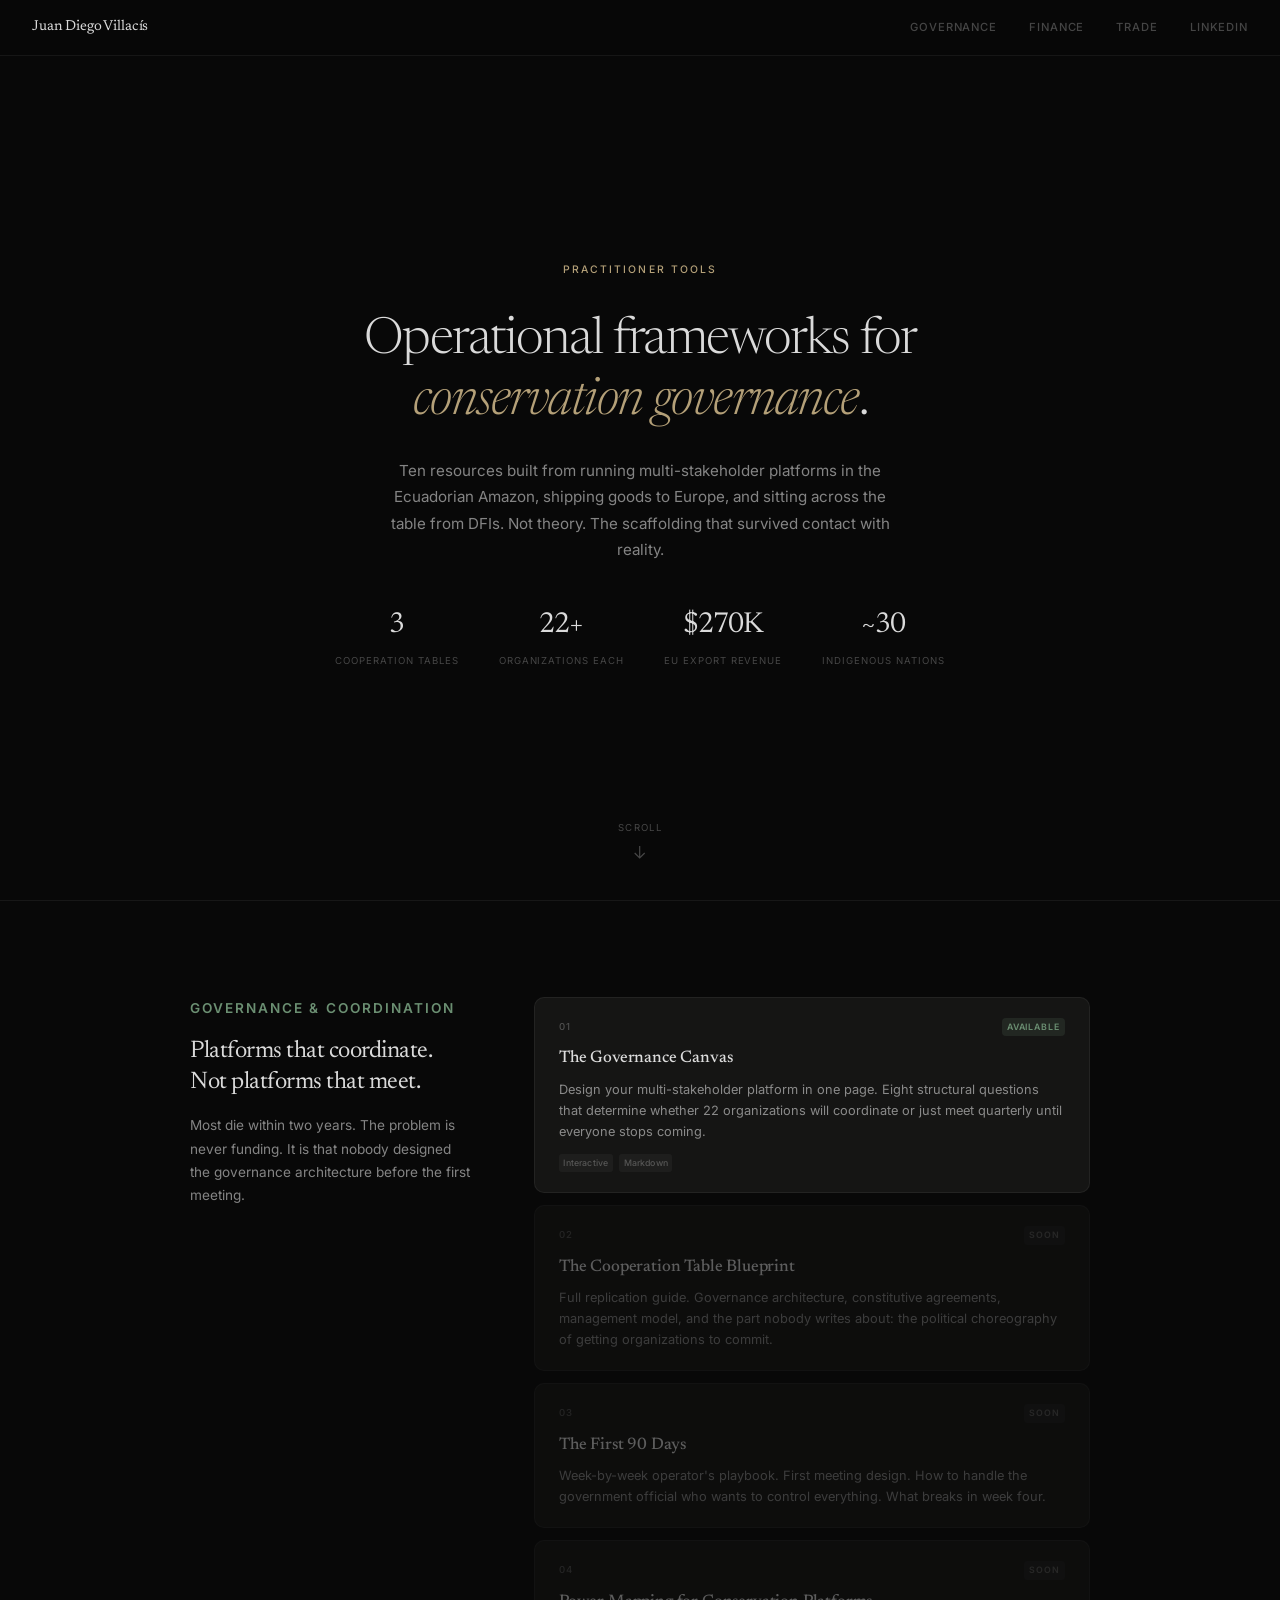
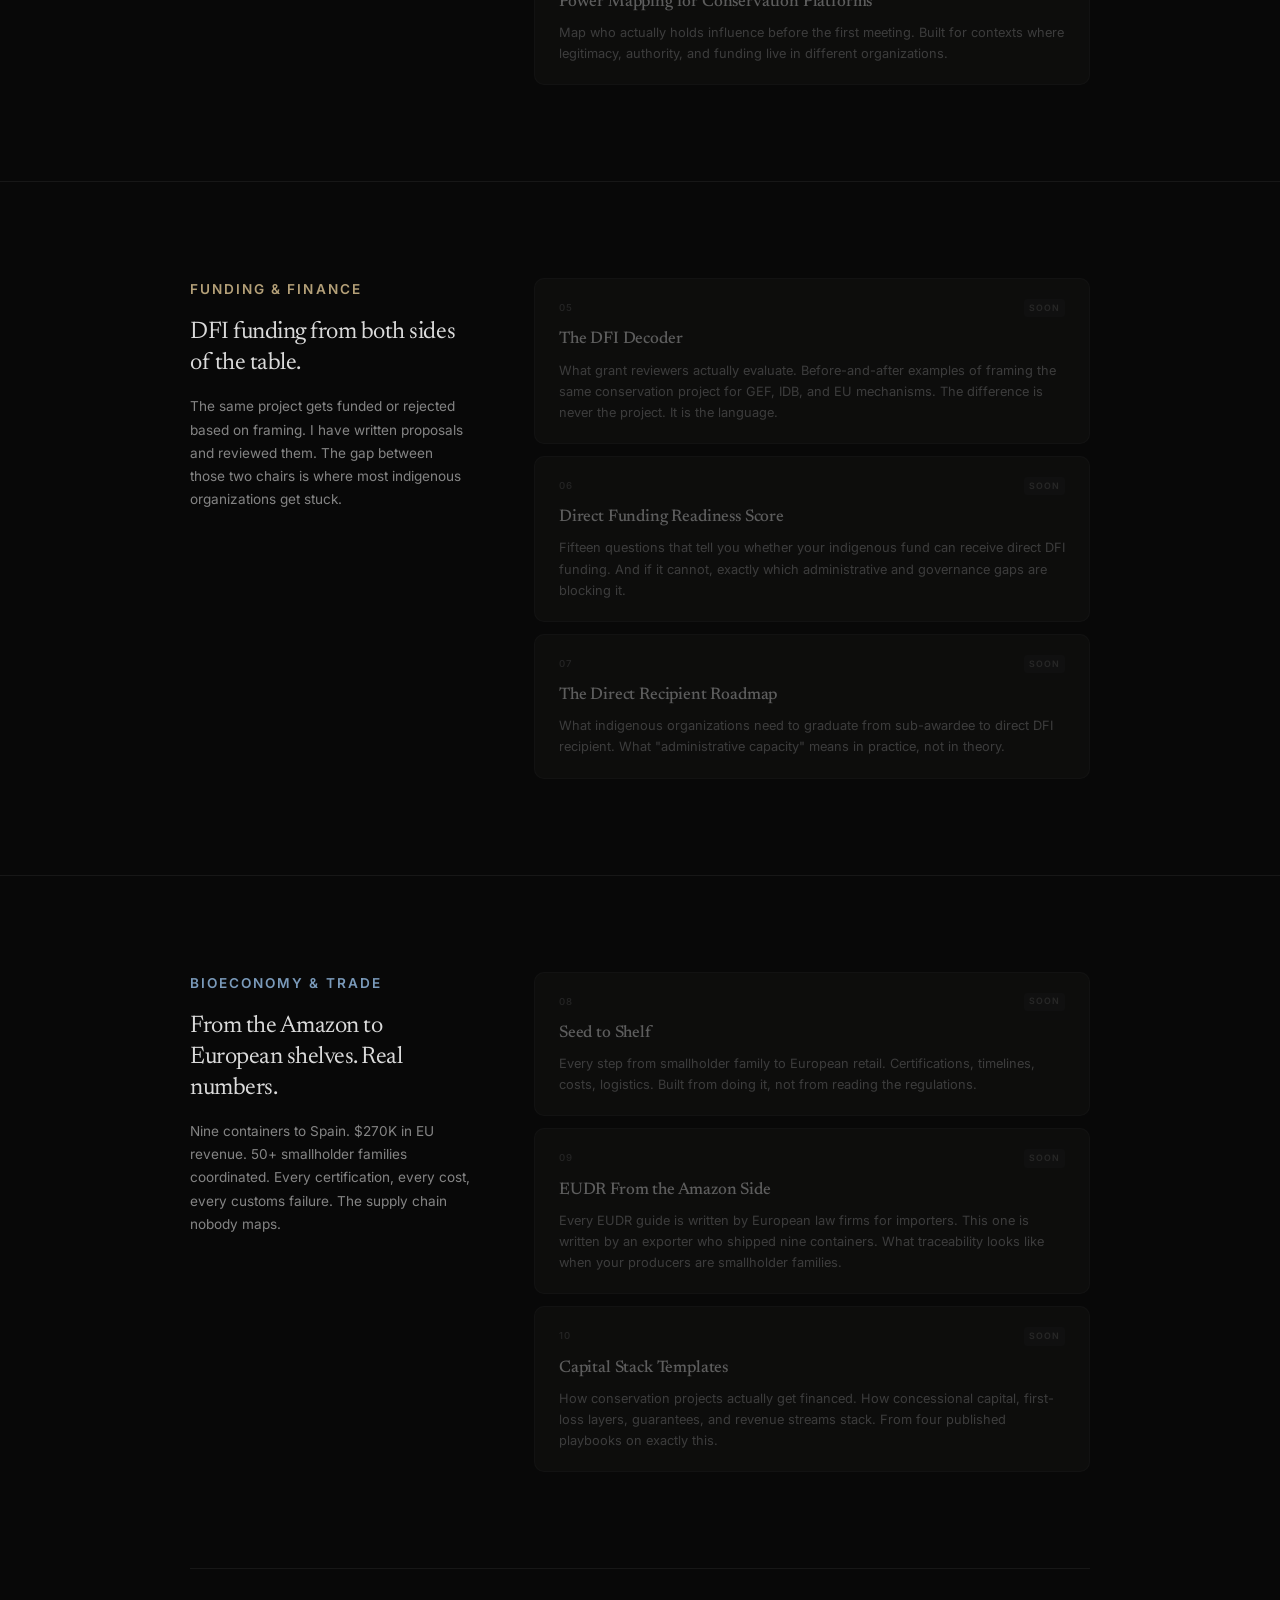
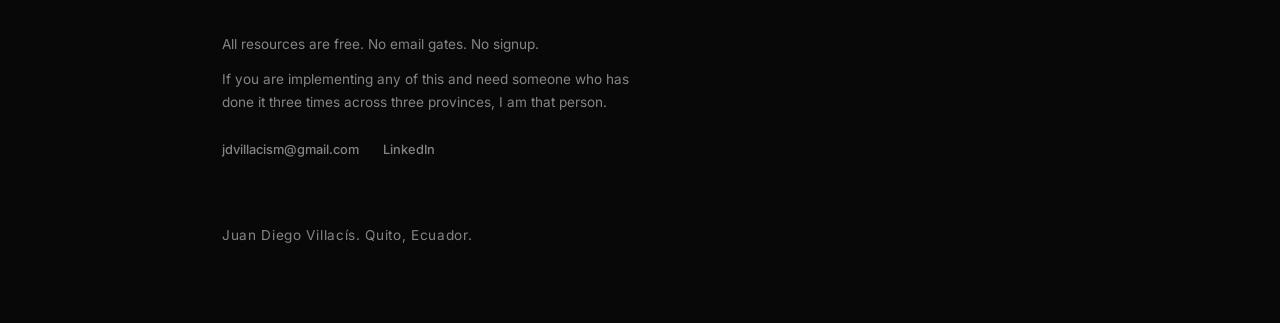
==== index.html @ 9ac3f09b "10 practitioner resources for conservation governance Governance cluster: - The Governance Canvas (i" ====
<!DOCTYPE html>
<html lang="en">
<head>
  <meta charset="UTF-8">
  <meta name="viewport" content="width=device-width, initial-scale=1.0">
  <title>Juan Diego Villacís — Practitioner Tools</title>
  <meta name="description" content="Free tools, frameworks, and guides for conservation practitioners, DFI program officers, and indigenous governance organizations. Built from field experience in the Ecuadorian Amazon.">
  <meta name="author" content="Juan Diego Villacís">
  <meta property="og:title" content="Practitioner Tools for Conservation & Governance">
  <meta property="og:description" content="10 free tools built from direct field experience in the Ecuadorian Amazon.">
  <meta property="og:type" content="website">
  <meta name="keywords" content="cooperation table, multi-stakeholder governance, conservation finance, EUDR compliance, indigenous fund, DFI funding, bioeconomy, Amazon, Ecuador, territorial governance, blended finance">

  <link rel="preconnect" href="https://fonts.googleapis.com">
  <link href="https://fonts.googleapis.com/css2?family=Inter:wght@300;400;500;600&family=Newsreader:ital,opsz,wght@0,6..72,300;0,6..72,400;0,6..72,500;1,6..72,300;1,6..72,400&display=swap" rel="stylesheet">

  <style>
    *, *::before, *::after { box-sizing: border-box; margin: 0; padding: 0; }
    ::selection { background: rgba(180, 160, 120, 0.3); }
    html { scroll-behavior: smooth; }

    :root {
      --black: #080808;
      --surface: #0e0e0e;
      --surface-up: #151514;
      --surface-hover: #1a1a18;
      --line: rgba(255,255,255,0.06);
      --line-bright: rgba(255,255,255,0.12);
      --text: rgba(255,255,255,0.85);
      --text-mid: rgba(255,255,255,0.50);
      --text-dim: rgba(255,255,255,0.25);
      --text-ghost: rgba(255,255,255,0.10);
      --warm: #b4a078;
      --warm-dim: rgba(180,160,120,0.25);
      --canopy: #6b8f72;
      --canopy-dim: rgba(107,143,114,0.15);
      --river: #7a9aba;
      --river-dim: rgba(122,154,186,0.15);
      --serif: 'Newsreader', Georgia, serif;
      --sans: 'Inter', system-ui, sans-serif;
    }

    body {
      background: var(--black);
      color: var(--text);
      font-family: var(--sans);
      font-size: 15px;
      line-height: 1.7;
      -webkit-font-smoothing: antialiased;
      overflow-x: hidden;
    }

    /* ---- NAV ---- */
    .nav {
      position: fixed;
      top: 0;
      left: 0;
      right: 0;
      z-index: 100;
      padding: 0 2rem;
      height: 56px;
      display: flex;
      align-items: center;
      justify-content: space-between;
      background: rgba(8,8,8,0.8);
      backdrop-filter: blur(20px);
      border-bottom: 1px solid var(--line);
      transition: opacity 0.4s ease;
    }
    .nav-brand {
      font-family: var(--serif);
      font-size: 0.9rem;
      font-weight: 400;
      color: var(--text);
      text-decoration: none;
      letter-spacing: -0.01em;
    }
    .nav-links {
      display: flex;
      align-items: center;
      gap: 2rem;
    }
    .nav-links a {
      font-size: 0.7rem;
      font-weight: 500;
      letter-spacing: 0.08em;
      text-transform: uppercase;
      color: var(--text-dim);
      text-decoration: none;
      transition: color 0.25s ease;
      position: relative;
    }
    .nav-links a::after {
      content: '';
      position: absolute;
      bottom: -2px;
      left: 0;
      width: 0;
      height: 1px;
      background: var(--warm);
      transition: width 0.3s cubic-bezier(0.25, 1, 0.5, 1);
    }
    .nav-links a:hover { color: var(--text-mid); }
    .nav-links a:hover::after { width: 100%; }

    @media (max-width: 640px) {
      .nav { padding: 0 1.25rem; }
      .nav-links { gap: 1.25rem; }
    }

    /* ---- HERO ---- */
    .hero {
      min-height: 100vh;
      display: flex;
      align-items: center;
      justify-content: center;
      position: relative;
      padding: 6rem 2rem 4rem;
    }
    .hero-content {
      max-width: 680px;
      text-align: center;
    }
    .hero-label {
      font-size: 0.65rem;
      font-weight: 500;
      letter-spacing: 0.2em;
      text-transform: uppercase;
      color: var(--warm);
      margin-bottom: 2rem;
    }
    .hero h1 {
      font-family: var(--serif);
      font-size: clamp(2rem, 5vw, 3.2rem);
      font-weight: 300;
      line-height: 1.2;
      letter-spacing: -0.03em;
      color: var(--text);
      margin-bottom: 1.5rem;
    }
    .hero h1 em {
      font-style: italic;
      color: var(--warm);
    }
    .hero-sub {
      font-size: 0.95rem;
      color: var(--text-mid);
      line-height: 1.75;
      max-width: 500px;
      margin: 0 auto 3rem;
    }
    .hero-stats {
      display: flex;
      justify-content: center;
      gap: 2.5rem;
      flex-wrap: wrap;
    }
    .hero-stat {
      text-align: center;
    }
    .hero-stat-number {
      font-family: var(--serif);
      font-size: 1.8rem;
      font-weight: 400;
      letter-spacing: -0.03em;
      color: var(--text);
      display: block;
      line-height: 1;
      margin-bottom: 0.3rem;
    }
    .hero-stat-label {
      font-size: 0.6rem;
      letter-spacing: 0.1em;
      text-transform: uppercase;
      color: var(--text-dim);
    }

    /* scroll indicator */
    .scroll-hint {
      position: absolute;
      bottom: 2.5rem;
      left: 50%;
      transform: translateX(-50%);
      display: flex;
      flex-direction: column;
      align-items: center;
      gap: 0.5rem;
      color: var(--text-dim);
      font-size: 0.6rem;
      letter-spacing: 0.15em;
      text-transform: uppercase;
      animation: pulse-down 2.5s ease-in-out infinite;
    }
    .scroll-hint svg {
      width: 16px;
      height: 16px;
      stroke: var(--text-dim);
    }
    @keyframes pulse-down {
      0%, 100% { opacity: 0.3; transform: translateX(-50%) translateY(0); }
      50% { opacity: 0.6; transform: translateX(-50%) translateY(4px); }
    }

    /* ---- SVG LINE ART ---- */

    /* ---- SECTIONS ---- */
    .section {
      position: relative;
      padding: 6rem 2rem;
      border-top: 1px solid var(--line);
      overflow: hidden;
    }
    .section-inner {
      max-width: 900px;
      margin: 0 auto;
      display: grid;
      grid-template-columns: 280px 1fr;
      gap: 4rem;
      align-items: start;
    }
    .section-label {
      font-size: 0.6rem;
      font-weight: 600;
      letter-spacing: 0.15em;
      text-transform: uppercase;
      margin-bottom: 1rem;
    }
    .section-label.governance { color: var(--canopy); }
    .section-label.finance { color: var(--warm); }
    .section-label.trade { color: var(--river); }

    .section-head h2 {
      font-family: var(--serif);
      font-size: 1.5rem;
      font-weight: 400;
      line-height: 1.3;
      letter-spacing: -0.02em;
      margin-bottom: 1rem;
    }
    .section-head p {
      font-size: 0.85rem;
      color: var(--text-mid);
      line-height: 1.7;
    }

    /* ---- CARDS ---- */
    .cards { display: flex; flex-direction: column; gap: 0.75rem; }

    .card {
      display: block;
      background: var(--surface-up);
      border: 1px solid var(--line);
      border-radius: 10px;
      padding: 1.25rem 1.5rem;
      text-decoration: none;
      color: var(--text);
      transition: transform 0.35s cubic-bezier(0.25, 1, 0.5, 1), border-color 0.3s ease, box-shadow 0.3s ease;
    }
    .card:hover {
      transform: translateY(-2px);
      border-color: var(--line-bright);
      box-shadow: 0 8px 32px -8px rgba(0,0,0,0.5);
    }
    .card:focus-visible {
      outline: 1px solid var(--warm);
      outline-offset: 2px;
    }
    .card:active { transform: translateY(0); }

    .card-soon {
      opacity: 0.4;
      cursor: default;
    }
    .card-soon:hover {
      transform: none;
      border-color: var(--line);
      box-shadow: none;
    }

    .card-top {
      display: flex;
      align-items: center;
      justify-content: space-between;
      margin-bottom: 0.5rem;
    }
    .card-num {
      font-size: 0.6rem;
      font-weight: 500;
      letter-spacing: 0.1em;
      color: var(--text-dim);
    }
    .card-tag {
      font-size: 0.55rem;
      font-weight: 600;
      letter-spacing: 0.1em;
      text-transform: uppercase;
      padding: 0.2em 0.6em;
      border-radius: 4px;
    }
    .tag-live { background: var(--canopy-dim); color: var(--canopy); }
    .tag-soon { background: rgba(255,255,255,0.04); color: var(--text-dim); }

    .card h3 {
      font-family: var(--serif);
      font-size: 1.05rem;
      font-weight: 500;
      letter-spacing: -0.01em;
      margin-bottom: 0.35rem;
    }
    .card p {
      font-size: 0.8rem;
      color: var(--text-mid);
      line-height: 1.65;
    }
    .card-formats {
      margin-top: 0.75rem;
      display: flex;
      gap: 0.4rem;
    }
    .card-fmt {
      font-size: 0.55rem;
      padding: 0.2em 0.5em;
      border-radius: 3px;
      background: rgba(255,255,255,0.04);
      color: var(--text-dim);
      font-weight: 500;
      letter-spacing: 0.02em;
    }

    /* ---- FOOTER ---- */
    .footer {
      border-top: 1px solid var(--line);
      padding: 4rem 2rem;
      max-width: 900px;
      margin: 0 auto;
    }
    .footer p {
      font-size: 0.85rem;
      color: var(--text-mid);
      line-height: 1.7;
      max-width: 420px;
      margin-bottom: 0.75rem;
    }
    .footer-links {
      display: flex;
      gap: 1.5rem;
      margin-top: 1.5rem;
    }
    .footer-links a {
      font-size: 0.8rem;
      font-weight: 500;
      color: var(--text-mid);
      text-decoration: none;
      transition: color 0.2s ease;
    }
    .footer-links a:hover { color: var(--warm); }
    .footer-end {
      margin-top: 4rem;
      font-size: 0.6rem;
      color: var(--text-ghost);
      letter-spacing: 0.05em;
    }

    /* ---- RESPONSIVE ---- */
    @media (max-width: 768px) {
      .section-inner {
        grid-template-columns: 1fr;
        gap: 2rem;
      }
      .section { padding: 4rem 1.25rem; }
      .hero { padding: 5rem 1.25rem 3rem; }
      .hero-stats { gap: 1.5rem; }
      .footer { padding: 3rem 1.25rem; }
      .section-art { display: none; }
    }
  </style>
</head>

<body>

  <!-- Nav -->
  <nav class="nav">
    <a href="#" class="nav-brand">Juan Diego Villacís</a>
    <div class="nav-links">
      <a href="#governance">Governance</a>
      <a href="#finance">Finance</a>
      <a href="#trade">Trade</a>
      <a href="https://linkedin.com/in/jdv42/" target="_blank" rel="noopener">LinkedIn</a>
    </div>
  </nav>

  <!-- Hero -->
  <section class="hero">
    <div class="hero-content">
      <p class="hero-label">Practitioner Tools</p>
      <h1>Operational frameworks for <em>conservation governance</em>.</h1>
      <p class="hero-sub">
        Ten resources built from running multi-stakeholder platforms in the Ecuadorian Amazon, shipping goods to Europe, and sitting across the table from DFIs. Not theory. The scaffolding that survived contact with reality.
      </p>
      <div class="hero-stats">
        <div class="hero-stat">
          <span class="hero-stat-number">3</span>
          <span class="hero-stat-label">Cooperation Tables</span>
        </div>
        <div class="hero-stat">
          <span class="hero-stat-number">22+</span>
          <span class="hero-stat-label">Organizations each</span>
        </div>
        <div class="hero-stat">
          <span class="hero-stat-number">$270K</span>
          <span class="hero-stat-label">EU Export Revenue</span>
        </div>
        <div class="hero-stat">
          <span class="hero-stat-number">~30</span>
          <span class="hero-stat-label">Indigenous Nations</span>
        </div>
      </div>
    </div>
    <div class="scroll-hint">
      <span>Scroll</span>
      <svg viewBox="0 0 16 16" fill="none"><path d="M8 2 L8 14 M3 9 L8 14 L13 9" stroke="currentColor" stroke-width="1.2"/></svg>
    </div>
  </section>

  <!-- ===== GOVERNANCE ===== -->
  <section class="section" id="governance">


    <div class="section-inner">
      <div class="section-head">
        <p class="section-label governance">Governance & Coordination</p>
        <h2>Platforms that coordinate. Not platforms that meet.</h2>
        <p>Most die within two years. The problem is never funding. It is that nobody designed the governance architecture before the first meeting.</p>
      </div>

      <div class="cards">
        <a href="governance-canvas/" class="card">
          <div class="card-top">
            <span class="card-num">01</span>
            <span class="card-tag tag-live">Available</span>
          </div>
          <h3>The Governance Canvas</h3>
          <p>Design your multi-stakeholder platform in one page. Eight structural questions that determine whether 22 organizations will coordinate or just meet quarterly until everyone stops coming.</p>
          <div class="card-formats">
            <span class="card-fmt">Interactive</span>
            <span class="card-fmt">Markdown</span>
          </div>
        </a>

        <div class="card card-soon">
          <div class="card-top">
            <span class="card-num">02</span>
            <span class="card-tag tag-soon">Soon</span>
          </div>
          <h3>The Cooperation Table Blueprint</h3>
          <p>Full replication guide. Governance architecture, constitutive agreements, management model, and the part nobody writes about: the political choreography of getting organizations to commit.</p>
        </div>

        <div class="card card-soon">
          <div class="card-top">
            <span class="card-num">03</span>
            <span class="card-tag tag-soon">Soon</span>
          </div>
          <h3>The First 90 Days</h3>
          <p>Week-by-week operator's playbook. First meeting design. How to handle the government official who wants to control everything. What breaks in week four.</p>
        </div>

        <div class="card card-soon">
          <div class="card-top">
            <span class="card-num">04</span>
            <span class="card-tag tag-soon">Soon</span>
          </div>
          <h3>Power Mapping for Conservation Platforms</h3>
          <p>Map who actually holds influence before the first meeting. Built for contexts where legitimacy, authority, and funding live in different organizations.</p>
        </div>
      </div>
    </div>
  </section>

  <!-- ===== FINANCE ===== -->
  <section class="section" id="finance">


    <div class="section-inner">
      <div class="section-head">
        <p class="section-label finance">Funding & Finance</p>
        <h2>DFI funding from both sides of the table.</h2>
        <p>The same project gets funded or rejected based on framing. I have written proposals and reviewed them. The gap between those two chairs is where most indigenous organizations get stuck.</p>
      </div>

      <div class="cards">
        <div class="card card-soon">
          <div class="card-top">
            <span class="card-num">05</span>
            <span class="card-tag tag-soon">Soon</span>
          </div>
          <h3>The DFI Decoder</h3>
          <p>What grant reviewers actually evaluate. Before-and-after examples of framing the same conservation project for GEF, IDB, and EU mechanisms. The difference is never the project. It is the language.</p>
        </div>

        <div class="card card-soon">
          <div class="card-top">
            <span class="card-num">06</span>
            <span class="card-tag tag-soon">Soon</span>
          </div>
          <h3>Direct Funding Readiness Score</h3>
          <p>Fifteen questions that tell you whether your indigenous fund can receive direct DFI funding. And if it cannot, exactly which administrative and governance gaps are blocking it.</p>
        </div>

        <div class="card card-soon">
          <div class="card-top">
            <span class="card-num">07</span>
            <span class="card-tag tag-soon">Soon</span>
          </div>
          <h3>The Direct Recipient Roadmap</h3>
          <p>What indigenous organizations need to graduate from sub-awardee to direct DFI recipient. What "administrative capacity" means in practice, not in theory.</p>
        </div>
      </div>
    </div>
  </section>

  <!-- ===== TRADE ===== -->
  <section class="section" id="trade">


    <div class="section-inner">
      <div class="section-head">
        <p class="section-label trade">Bioeconomy & Trade</p>
        <h2>From the Amazon to European shelves. Real numbers.</h2>
        <p>Nine containers to Spain. $270K in EU revenue. 50+ smallholder families coordinated. Every certification, every cost, every customs failure. The supply chain nobody maps.</p>
      </div>

      <div class="cards">
        <div class="card card-soon">
          <div class="card-top">
            <span class="card-num">08</span>
            <span class="card-tag tag-soon">Soon</span>
          </div>
          <h3>Seed to Shelf</h3>
          <p>Every step from smallholder family to European retail. Certifications, timelines, costs, logistics. Built from doing it, not from reading the regulations.</p>
        </div>

        <div class="card card-soon">
          <div class="card-top">
            <span class="card-num">09</span>
            <span class="card-tag tag-soon">Soon</span>
          </div>
          <h3>EUDR From the Amazon Side</h3>
          <p>Every EUDR guide is written by European law firms for importers. This one is written by an exporter who shipped nine containers. What traceability looks like when your producers are smallholder families.</p>
        </div>

        <div class="card card-soon">
          <div class="card-top">
            <span class="card-num">10</span>
            <span class="card-tag tag-soon">Soon</span>
          </div>
          <h3>Capital Stack Templates</h3>
          <p>How conservation projects actually get financed. How concessional capital, first-loss layers, guarantees, and revenue streams stack. From four published playbooks on exactly this.</p>
        </div>
      </div>
    </div>
  </section>

  <!-- Footer -->
  <footer class="footer">
    <p>All resources are free. No email gates. No signup.</p>
    <p>If you are implementing any of this and need someone who has done it three times across three provinces, I am that person.</p>
    <div class="footer-links">
      <a href="mailto:jdvillacism@gmail.com">jdvillacism@gmail.com</a>
      <a href="https://linkedin.com/in/jdv42/" target="_blank" rel="noopener">LinkedIn</a>
    </div>
    <p class="footer-end">Juan Diego Villacís. Quito, Ecuador.</p>
  </footer>


</body>
</html>
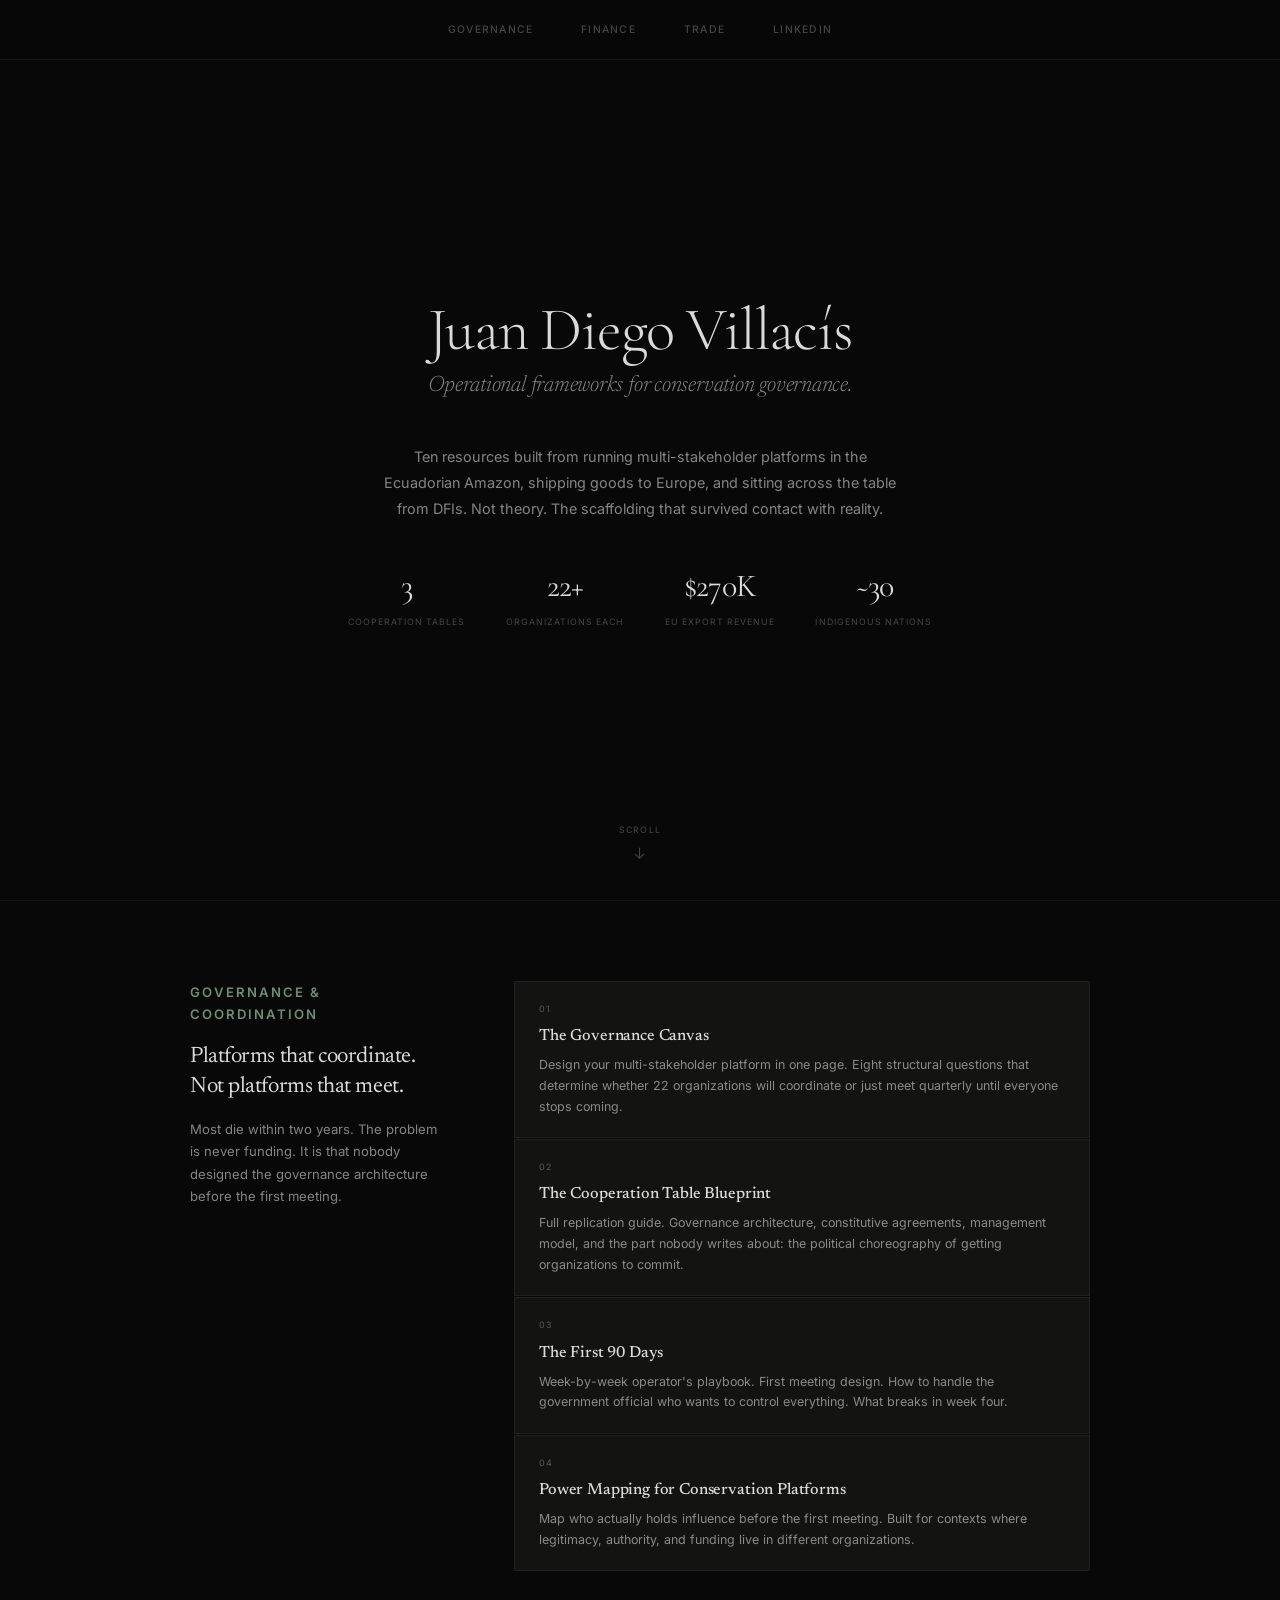
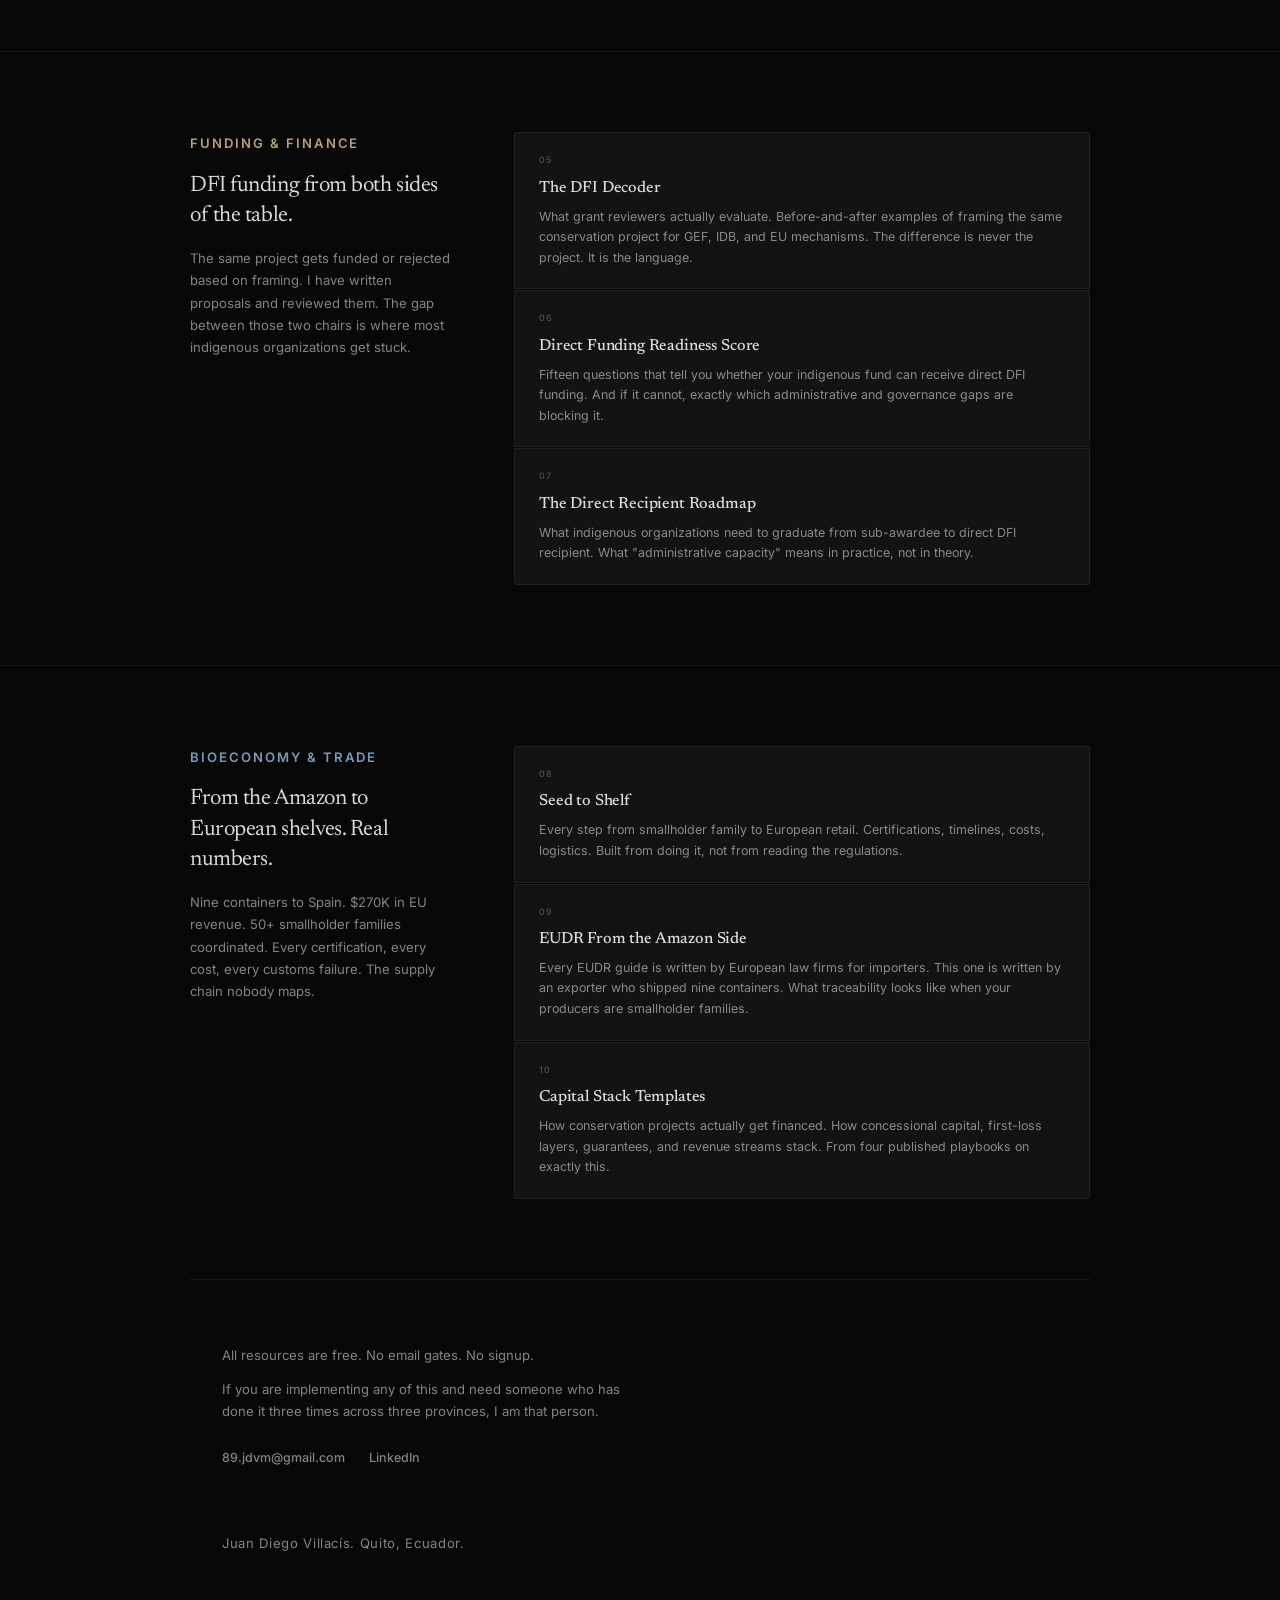
==== commit 3e099eb1: "Landing page redesign + email fix - Name as display font (Cormorant Garamond), centered nav - Remove" ====
--- a/index.html
+++ b/index.html
@@ -3,16 +3,16 @@
 <head>
   <meta charset="UTF-8">
   <meta name="viewport" content="width=device-width, initial-scale=1.0">
-  <title>Juan Diego Villacís — Practitioner Tools</title>
+  <title>Juan Diego Villacís</title>
   <meta name="description" content="Free tools, frameworks, and guides for conservation practitioners, DFI program officers, and indigenous governance organizations. Built from field experience in the Ecuadorian Amazon.">
   <meta name="author" content="Juan Diego Villacís">
-  <meta property="og:title" content="Practitioner Tools for Conservation & Governance">
+  <meta property="og:title" content="Juan Diego Villacís — Conservation & Governance">
   <meta property="og:description" content="10 free tools built from direct field experience in the Ecuadorian Amazon.">
   <meta property="og:type" content="website">
   <meta name="keywords" content="cooperation table, multi-stakeholder governance, conservation finance, EUDR compliance, indigenous fund, DFI funding, bioeconomy, Amazon, Ecuador, territorial governance, blended finance">
 
   <link rel="preconnect" href="https://fonts.googleapis.com">
-  <link href="https://fonts.googleapis.com/css2?family=Inter:wght@300;400;500;600&family=Newsreader:ital,opsz,wght@0,6..72,300;0,6..72,400;0,6..72,500;1,6..72,300;1,6..72,400&display=swap" rel="stylesheet">
+  <link href="https://fonts.googleapis.com/css2?family=Cormorant+Garamond:ital,wght@0,300;0,400;0,500;0,600;1,300;1,400&family=Inter:wght@300;400;500;600&family=Newsreader:ital,opsz,wght@0,6..72,300;0,6..72,400;0,6..72,500;1,6..72,300;1,6..72,400&display=swap" rel="stylesheet">
 
   <style>
     *, *::before, *::after { box-sizing: border-box; margin: 0; padding: 0; }
@@ -22,8 +22,7 @@
     :root {
       --black: #080808;
       --surface: #0e0e0e;
-      --surface-up: #151514;
-      --surface-hover: #1a1a18;
+      --surface-up: #131312;
       --line: rgba(255,255,255,0.06);
       --line-bright: rgba(255,255,255,0.12);
       --text: rgba(255,255,255,0.85);
@@ -31,11 +30,9 @@
       --text-dim: rgba(255,255,255,0.25);
       --text-ghost: rgba(255,255,255,0.10);
       --warm: #b4a078;
-      --warm-dim: rgba(180,160,120,0.25);
       --canopy: #6b8f72;
-      --canopy-dim: rgba(107,143,114,0.15);
       --river: #7a9aba;
-      --river-dim: rgba(122,154,186,0.15);
+      --display: 'Cormorant Garamond', Georgia, serif;
       --serif: 'Newsreader', Georgia, serif;
       --sans: 'Inter', system-ui, sans-serif;
     }
@@ -57,55 +54,45 @@
       left: 0;
       right: 0;
       z-index: 100;
-      padding: 0 2rem;
-      height: 56px;
+      height: 60px;
       display: flex;
       align-items: center;
-      justify-content: space-between;
-      background: rgba(8,8,8,0.8);
-      backdrop-filter: blur(20px);
+      justify-content: center;
+      background: rgba(8,8,8,0.85);
+      backdrop-filter: blur(24px);
       border-bottom: 1px solid var(--line);
-      transition: opacity 0.4s ease;
-    }
-    .nav-brand {
-      font-family: var(--serif);
-      font-size: 0.9rem;
-      font-weight: 400;
-      color: var(--text);
-      text-decoration: none;
-      letter-spacing: -0.01em;
-    }
-    .nav-links {
+    }
+    .nav-inner {
       display: flex;
       align-items: center;
-      gap: 2rem;
-    }
-    .nav-links a {
-      font-size: 0.7rem;
+      gap: 3rem;
+    }
+    .nav-inner a {
+      font-size: 0.65rem;
       font-weight: 500;
-      letter-spacing: 0.08em;
+      letter-spacing: 0.12em;
       text-transform: uppercase;
       color: var(--text-dim);
       text-decoration: none;
       transition: color 0.25s ease;
+      padding: 0.3em 0;
       position: relative;
     }
-    .nav-links a::after {
+    .nav-inner a::after {
       content: '';
       position: absolute;
-      bottom: -2px;
+      bottom: 0;
       left: 0;
       width: 0;
       height: 1px;
       background: var(--warm);
       transition: width 0.3s cubic-bezier(0.25, 1, 0.5, 1);
     }
-    .nav-links a:hover { color: var(--text-mid); }
-    .nav-links a:hover::after { width: 100%; }
+    .nav-inner a:hover { color: var(--text-mid); }
+    .nav-inner a:hover::after { width: 100%; }
 
     @media (max-width: 640px) {
-      .nav { padding: 0 1.25rem; }
-      .nav-links { gap: 1.25rem; }
+      .nav-inner { gap: 1.5rem; }
     }
 
     /* ---- HERO ---- */
@@ -118,35 +105,33 @@
       padding: 6rem 2rem 4rem;
     }
     .hero-content {
-      max-width: 680px;
+      max-width: 700px;
       text-align: center;
     }
-    .hero-label {
-      font-size: 0.65rem;
-      font-weight: 500;
-      letter-spacing: 0.2em;
-      text-transform: uppercase;
-      color: var(--warm);
-      margin-bottom: 2rem;
+    .hero-name {
+      font-family: var(--display);
+      font-size: clamp(2.2rem, 5.5vw, 3.8rem);
+      font-weight: 300;
+      letter-spacing: -0.02em;
+      color: var(--text);
+      margin-bottom: 0.6rem;
+      line-height: 1;
     }
     .hero h1 {
       font-family: var(--serif);
-      font-size: clamp(2rem, 5vw, 3.2rem);
+      font-size: clamp(1.1rem, 2.5vw, 1.4rem);
       font-weight: 300;
-      line-height: 1.2;
-      letter-spacing: -0.03em;
-      color: var(--text);
-      margin-bottom: 1.5rem;
-    }
-    .hero h1 em {
+      line-height: 1.5;
+      letter-spacing: -0.01em;
+      color: var(--text-mid);
+      margin-bottom: 2.5rem;
       font-style: italic;
-      color: var(--warm);
     }
     .hero-sub {
-      font-size: 0.95rem;
-      color: var(--text-mid);
-      line-height: 1.75;
-      max-width: 500px;
+      font-size: 0.9rem;
+      color: var(--text-mid);
+      line-height: 1.8;
+      max-width: 520px;
       margin: 0 auto 3rem;
     }
     .hero-stats {
@@ -155,12 +140,10 @@
       gap: 2.5rem;
       flex-wrap: wrap;
     }
-    .hero-stat {
-      text-align: center;
-    }
+    .hero-stat { text-align: center; }
     .hero-stat-number {
-      font-family: var(--serif);
-      font-size: 1.8rem;
+      font-family: var(--display);
+      font-size: 2rem;
       font-weight: 400;
       letter-spacing: -0.03em;
       color: var(--text);
@@ -169,13 +152,12 @@
       margin-bottom: 0.3rem;
     }
     .hero-stat-label {
-      font-size: 0.6rem;
-      letter-spacing: 0.1em;
+      font-size: 0.55rem;
+      letter-spacing: 0.12em;
       text-transform: uppercase;
       color: var(--text-dim);
     }
 
-    /* scroll indicator */
     .scroll-hint {
       position: absolute;
       bottom: 2.5rem;
@@ -186,40 +168,33 @@
       align-items: center;
       gap: 0.5rem;
       color: var(--text-dim);
-      font-size: 0.6rem;
+      font-size: 0.55rem;
       letter-spacing: 0.15em;
       text-transform: uppercase;
       animation: pulse-down 2.5s ease-in-out infinite;
     }
-    .scroll-hint svg {
-      width: 16px;
-      height: 16px;
-      stroke: var(--text-dim);
-    }
+    .scroll-hint svg { width: 14px; height: 14px; stroke: var(--text-dim); }
     @keyframes pulse-down {
-      0%, 100% { opacity: 0.3; transform: translateX(-50%) translateY(0); }
-      50% { opacity: 0.6; transform: translateX(-50%) translateY(4px); }
-    }
-
-    /* ---- SVG LINE ART ---- */
+      0%, 100% { opacity: 0.25; transform: translateX(-50%) translateY(0); }
+      50% { opacity: 0.5; transform: translateX(-50%) translateY(4px); }
+    }
 
     /* ---- SECTIONS ---- */
     .section {
       position: relative;
-      padding: 6rem 2rem;
+      padding: 5rem 2rem;
       border-top: 1px solid var(--line);
-      overflow: hidden;
     }
     .section-inner {
       max-width: 900px;
       margin: 0 auto;
       display: grid;
-      grid-template-columns: 280px 1fr;
+      grid-template-columns: 260px 1fr;
       gap: 4rem;
       align-items: start;
     }
     .section-label {
-      font-size: 0.6rem;
+      font-size: 0.55rem;
       font-weight: 600;
       letter-spacing: 0.15em;
       text-transform: uppercase;
@@ -231,100 +206,63 @@
 
     .section-head h2 {
       font-family: var(--serif);
-      font-size: 1.5rem;
+      font-size: 1.4rem;
       font-weight: 400;
-      line-height: 1.3;
+      line-height: 1.35;
       letter-spacing: -0.02em;
       margin-bottom: 1rem;
     }
     .section-head p {
-      font-size: 0.85rem;
+      font-size: 0.82rem;
       color: var(--text-mid);
       line-height: 1.7;
     }
 
     /* ---- CARDS ---- */
-    .cards { display: flex; flex-direction: column; gap: 0.75rem; }
+    .cards { display: flex; flex-direction: column; gap: 1px; }
 
     .card {
       display: block;
       background: var(--surface-up);
       border: 1px solid var(--line);
-      border-radius: 10px;
+      border-radius: 0;
       padding: 1.25rem 1.5rem;
       text-decoration: none;
       color: var(--text);
       transition: transform 0.35s cubic-bezier(0.25, 1, 0.5, 1), border-color 0.3s ease, box-shadow 0.3s ease;
     }
+    .card:first-child { border-radius: 2px 2px 0 0; }
+    .card:last-child { border-radius: 0 0 2px 2px; }
     .card:hover {
-      transform: translateY(-2px);
+      transform: translateY(-1px);
       border-color: var(--line-bright);
-      box-shadow: 0 8px 32px -8px rgba(0,0,0,0.5);
-    }
-    .card:focus-visible {
-      outline: 1px solid var(--warm);
-      outline-offset: 2px;
-    }
+      box-shadow: 0 6px 24px -6px rgba(0,0,0,0.4);
+      z-index: 1;
+      position: relative;
+    }
+    .card:focus-visible { outline: 1px solid var(--warm); outline-offset: 2px; }
     .card:active { transform: translateY(0); }
 
-    .card-soon {
-      opacity: 0.4;
-      cursor: default;
-    }
-    .card-soon:hover {
-      transform: none;
-      border-color: var(--line);
-      box-shadow: none;
-    }
-
-    .card-top {
-      display: flex;
-      align-items: center;
-      justify-content: space-between;
-      margin-bottom: 0.5rem;
-    }
     .card-num {
-      font-size: 0.6rem;
+      font-size: 0.55rem;
       font-weight: 500;
       letter-spacing: 0.1em;
       color: var(--text-dim);
-    }
-    .card-tag {
-      font-size: 0.55rem;
-      font-weight: 600;
-      letter-spacing: 0.1em;
-      text-transform: uppercase;
-      padding: 0.2em 0.6em;
-      border-radius: 4px;
-    }
-    .tag-live { background: var(--canopy-dim); color: var(--canopy); }
-    .tag-soon { background: rgba(255,255,255,0.04); color: var(--text-dim); }
+      margin-bottom: 0.4rem;
+      display: block;
+    }
 
     .card h3 {
       font-family: var(--serif);
-      font-size: 1.05rem;
+      font-size: 1rem;
       font-weight: 500;
       letter-spacing: -0.01em;
-      margin-bottom: 0.35rem;
+      margin-bottom: 0.3rem;
     }
     .card p {
-      font-size: 0.8rem;
+      font-size: 0.78rem;
       color: var(--text-mid);
       line-height: 1.65;
-    }
-    .card-formats {
-      margin-top: 0.75rem;
-      display: flex;
-      gap: 0.4rem;
-    }
-    .card-fmt {
-      font-size: 0.55rem;
-      padding: 0.2em 0.5em;
-      border-radius: 3px;
-      background: rgba(255,255,255,0.04);
-      color: var(--text-dim);
-      font-weight: 500;
-      letter-spacing: 0.02em;
     }
 
     /* ---- FOOTER ---- */
@@ -335,7 +273,7 @@
       margin: 0 auto;
     }
     .footer p {
-      font-size: 0.85rem;
+      font-size: 0.82rem;
       color: var(--text-mid);
       line-height: 1.7;
       max-width: 420px;
@@ -347,7 +285,7 @@
       margin-top: 1.5rem;
     }
     .footer-links a {
-      font-size: 0.8rem;
+      font-size: 0.78rem;
       font-weight: 500;
       color: var(--text-mid);
       text-decoration: none;
@@ -356,32 +294,27 @@
     .footer-links a:hover { color: var(--warm); }
     .footer-end {
       margin-top: 4rem;
-      font-size: 0.6rem;
+      font-size: 0.55rem;
       color: var(--text-ghost);
       letter-spacing: 0.05em;
     }
 
     /* ---- RESPONSIVE ---- */
     @media (max-width: 768px) {
-      .section-inner {
-        grid-template-columns: 1fr;
-        gap: 2rem;
-      }
-      .section { padding: 4rem 1.25rem; }
+      .section-inner { grid-template-columns: 1fr; gap: 2rem; }
+      .section { padding: 3.5rem 1.25rem; }
       .hero { padding: 5rem 1.25rem 3rem; }
       .hero-stats { gap: 1.5rem; }
       .footer { padding: 3rem 1.25rem; }
-      .section-art { display: none; }
     }
   </style>
 </head>
 
 <body>
 
-  <!-- Nav -->
+  <!-- Nav: centered, clean -->
   <nav class="nav">
-    <a href="#" class="nav-brand">Juan Diego Villacís</a>
-    <div class="nav-links">
+    <div class="nav-inner">
       <a href="#governance">Governance</a>
       <a href="#finance">Finance</a>
       <a href="#trade">Trade</a>
@@ -392,8 +325,8 @@
   <!-- Hero -->
   <section class="hero">
     <div class="hero-content">
-      <p class="hero-label">Practitioner Tools</p>
-      <h1>Operational frameworks for <em>conservation governance</em>.</h1>
+      <p class="hero-name">Juan Diego Villacís</p>
+      <h1>Operational frameworks for conservation governance.</h1>
       <p class="hero-sub">
         Ten resources built from running multi-stakeholder platforms in the Ecuadorian Amazon, shipping goods to Europe, and sitting across the table from DFIs. Not theory. The scaffolding that survived contact with reality.
       </p>
@@ -424,8 +357,6 @@
 
   <!-- ===== GOVERNANCE ===== -->
   <section class="section" id="governance">
-
-
     <div class="section-inner">
       <div class="section-head">
         <p class="section-label governance">Governance & Coordination</p>
@@ -435,52 +366,34 @@
 
       <div class="cards">
         <a href="governance-canvas/" class="card">
-          <div class="card-top">
-            <span class="card-num">01</span>
-            <span class="card-tag tag-live">Available</span>
-          </div>
+          <span class="card-num">01</span>
           <h3>The Governance Canvas</h3>
           <p>Design your multi-stakeholder platform in one page. Eight structural questions that determine whether 22 organizations will coordinate or just meet quarterly until everyone stops coming.</p>
-          <div class="card-formats">
-            <span class="card-fmt">Interactive</span>
-            <span class="card-fmt">Markdown</span>
-          </div>
-        </a>
-
-        <div class="card card-soon">
-          <div class="card-top">
-            <span class="card-num">02</span>
-            <span class="card-tag tag-soon">Soon</span>
-          </div>
+        </a>
+
+        <a href="cooperation-table-blueprint/cooperation-table-blueprint.md" class="card">
+          <span class="card-num">02</span>
           <h3>The Cooperation Table Blueprint</h3>
           <p>Full replication guide. Governance architecture, constitutive agreements, management model, and the part nobody writes about: the political choreography of getting organizations to commit.</p>
-        </div>
-
-        <div class="card card-soon">
-          <div class="card-top">
-            <span class="card-num">03</span>
-            <span class="card-tag tag-soon">Soon</span>
-          </div>
+        </a>
+
+        <a href="first-90-days/first-90-days.md" class="card">
+          <span class="card-num">03</span>
           <h3>The First 90 Days</h3>
           <p>Week-by-week operator's playbook. First meeting design. How to handle the government official who wants to control everything. What breaks in week four.</p>
-        </div>
-
-        <div class="card card-soon">
-          <div class="card-top">
-            <span class="card-num">04</span>
-            <span class="card-tag tag-soon">Soon</span>
-          </div>
+        </a>
+
+        <a href="stakeholder-power-mapping/stakeholder-power-mapping.md" class="card">
+          <span class="card-num">04</span>
           <h3>Power Mapping for Conservation Platforms</h3>
           <p>Map who actually holds influence before the first meeting. Built for contexts where legitimacy, authority, and funding live in different organizations.</p>
-        </div>
+        </a>
       </div>
     </div>
   </section>
 
   <!-- ===== FINANCE ===== -->
   <section class="section" id="finance">
-
-
     <div class="section-inner">
       <div class="section-head">
         <p class="section-label finance">Funding & Finance</p>
@@ -489,40 +402,29 @@
       </div>
 
       <div class="cards">
-        <div class="card card-soon">
-          <div class="card-top">
-            <span class="card-num">05</span>
-            <span class="card-tag tag-soon">Soon</span>
-          </div>
+        <a href="dfi-grant-framing/dfi-grant-framing.md" class="card">
+          <span class="card-num">05</span>
           <h3>The DFI Decoder</h3>
           <p>What grant reviewers actually evaluate. Before-and-after examples of framing the same conservation project for GEF, IDB, and EU mechanisms. The difference is never the project. It is the language.</p>
-        </div>
-
-        <div class="card card-soon">
-          <div class="card-top">
-            <span class="card-num">06</span>
-            <span class="card-tag tag-soon">Soon</span>
-          </div>
+        </a>
+
+        <a href="indigenous-fund-assessment/indigenous-fund-assessment.md" class="card">
+          <span class="card-num">06</span>
           <h3>Direct Funding Readiness Score</h3>
           <p>Fifteen questions that tell you whether your indigenous fund can receive direct DFI funding. And if it cannot, exactly which administrative and governance gaps are blocking it.</p>
-        </div>
-
-        <div class="card card-soon">
-          <div class="card-top">
-            <span class="card-num">07</span>
-            <span class="card-tag tag-soon">Soon</span>
-          </div>
+        </a>
+
+        <a href="sub-awardee-to-direct/sub-awardee-to-direct.md" class="card">
+          <span class="card-num">07</span>
           <h3>The Direct Recipient Roadmap</h3>
           <p>What indigenous organizations need to graduate from sub-awardee to direct DFI recipient. What "administrative capacity" means in practice, not in theory.</p>
-        </div>
+        </a>
       </div>
     </div>
   </section>
 
   <!-- ===== TRADE ===== -->
   <section class="section" id="trade">
-
-
     <div class="section-inner">
       <div class="section-head">
         <p class="section-label trade">Bioeconomy & Trade</p>
@@ -531,32 +433,23 @@
       </div>
 
       <div class="cards">
-        <div class="card card-soon">
-          <div class="card-top">
-            <span class="card-num">08</span>
-            <span class="card-tag tag-soon">Soon</span>
-          </div>
+        <a href="seed-to-shelf/seed-to-shelf.md" class="card">
+          <span class="card-num">08</span>
           <h3>Seed to Shelf</h3>
           <p>Every step from smallholder family to European retail. Certifications, timelines, costs, logistics. Built from doing it, not from reading the regulations.</p>
-        </div>
-
-        <div class="card card-soon">
-          <div class="card-top">
-            <span class="card-num">09</span>
-            <span class="card-tag tag-soon">Soon</span>
-          </div>
+        </a>
+
+        <a href="eudr-field-guide/eudr-field-guide.md" class="card">
+          <span class="card-num">09</span>
           <h3>EUDR From the Amazon Side</h3>
           <p>Every EUDR guide is written by European law firms for importers. This one is written by an exporter who shipped nine containers. What traceability looks like when your producers are smallholder families.</p>
-        </div>
-
-        <div class="card card-soon">
-          <div class="card-top">
-            <span class="card-num">10</span>
-            <span class="card-tag tag-soon">Soon</span>
-          </div>
+        </a>
+
+        <a href="blended-finance-templates/blended-finance-templates.md" class="card">
+          <span class="card-num">10</span>
           <h3>Capital Stack Templates</h3>
           <p>How conservation projects actually get financed. How concessional capital, first-loss layers, guarantees, and revenue streams stack. From four published playbooks on exactly this.</p>
-        </div>
+        </a>
       </div>
     </div>
   </section>
@@ -566,12 +459,11 @@
     <p>All resources are free. No email gates. No signup.</p>
     <p>If you are implementing any of this and need someone who has done it three times across three provinces, I am that person.</p>
     <div class="footer-links">
-      <a href="mailto:jdvillacism@gmail.com">jdvillacism@gmail.com</a>
+      <a href="mailto:89.jdvm@gmail.com">89.jdvm@gmail.com</a>
       <a href="https://linkedin.com/in/jdv42/" target="_blank" rel="noopener">LinkedIn</a>
     </div>
     <p class="footer-end">Juan Diego Villacís. Quito, Ecuador.</p>
   </footer>
 
-
 </body>
 </html>
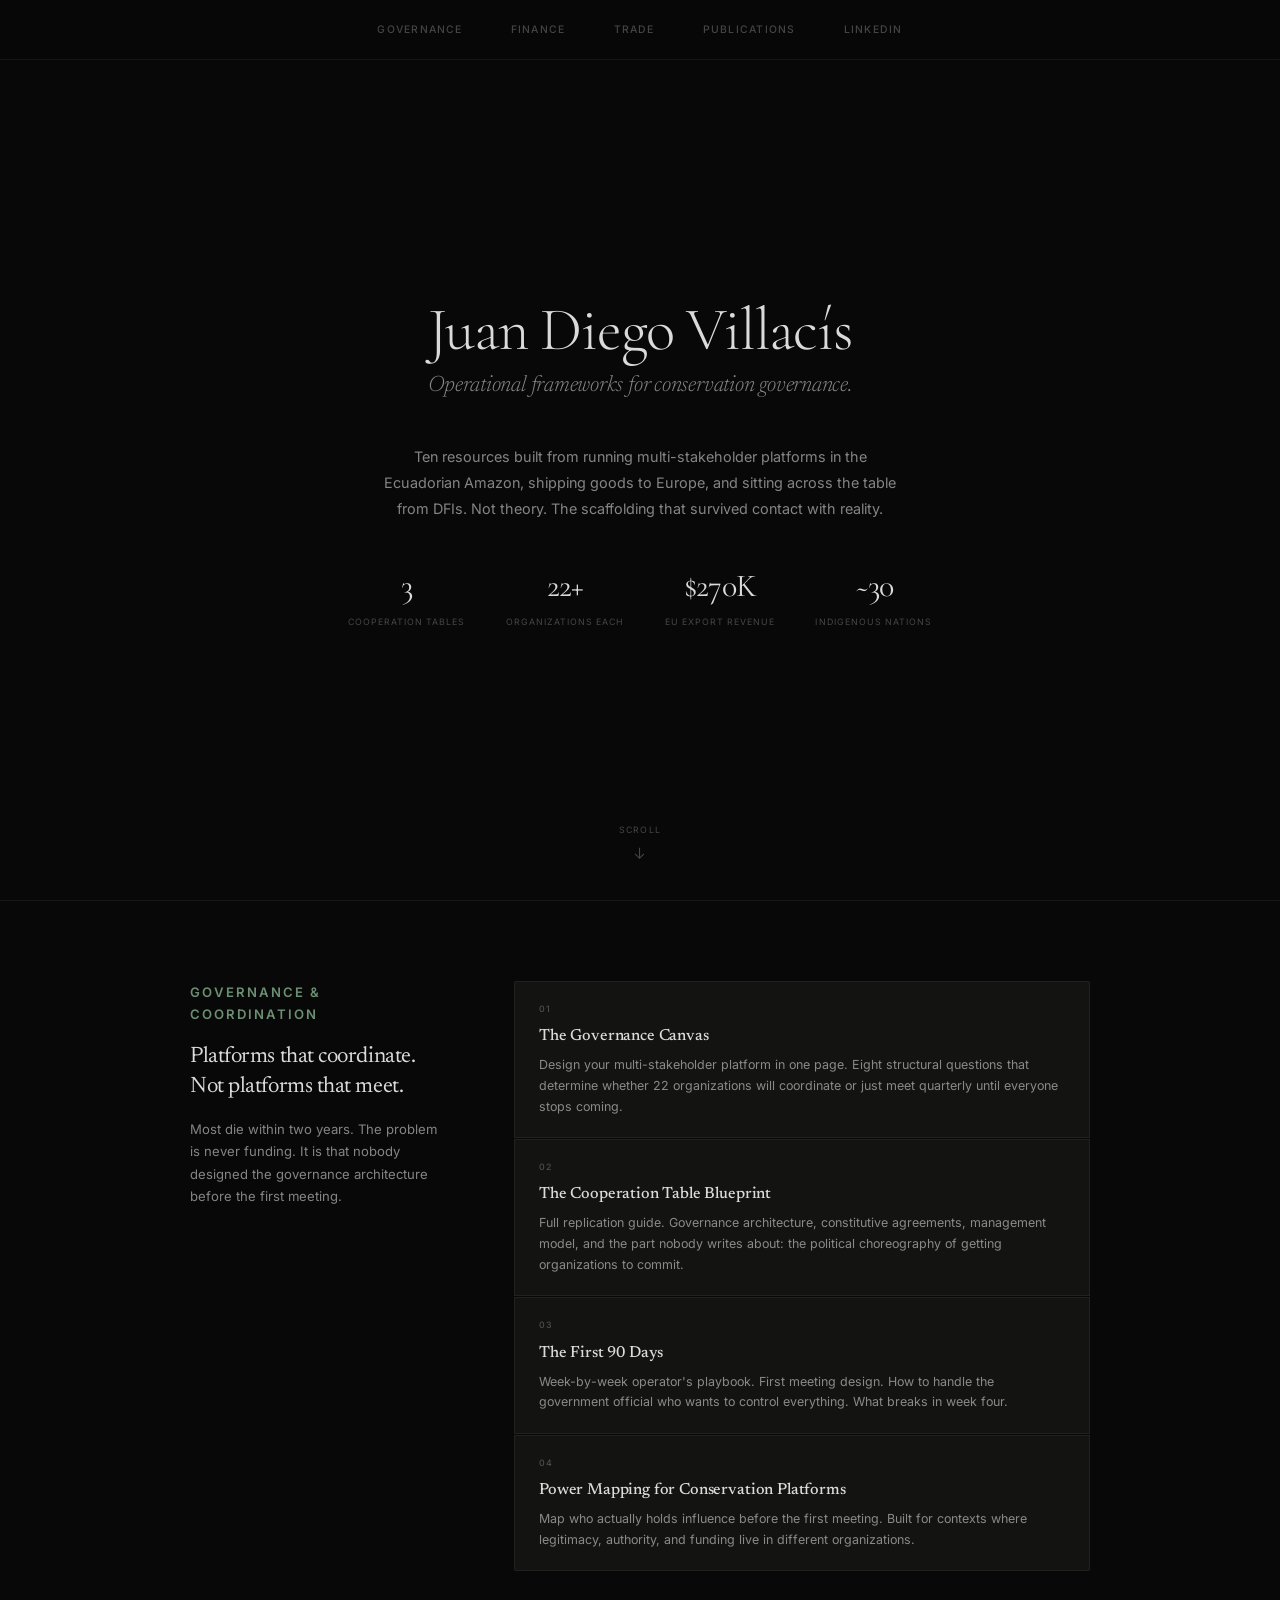
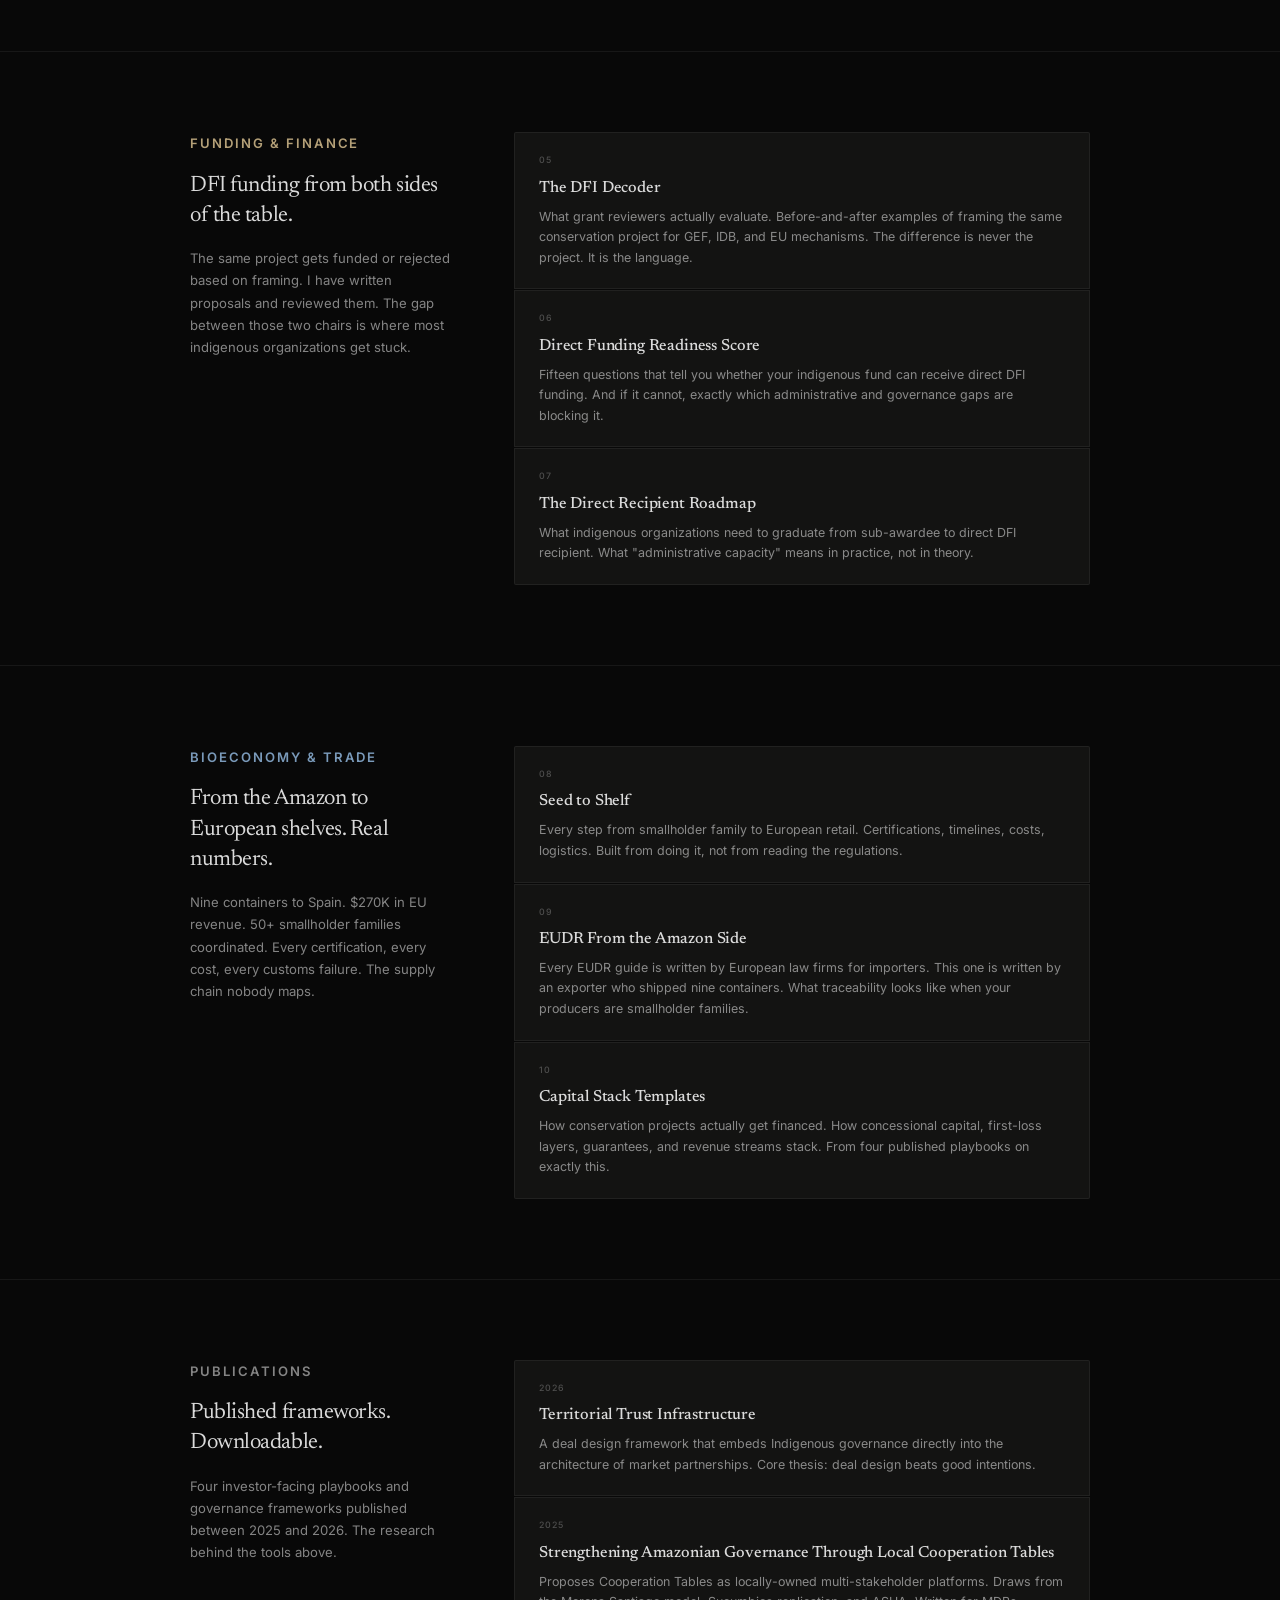
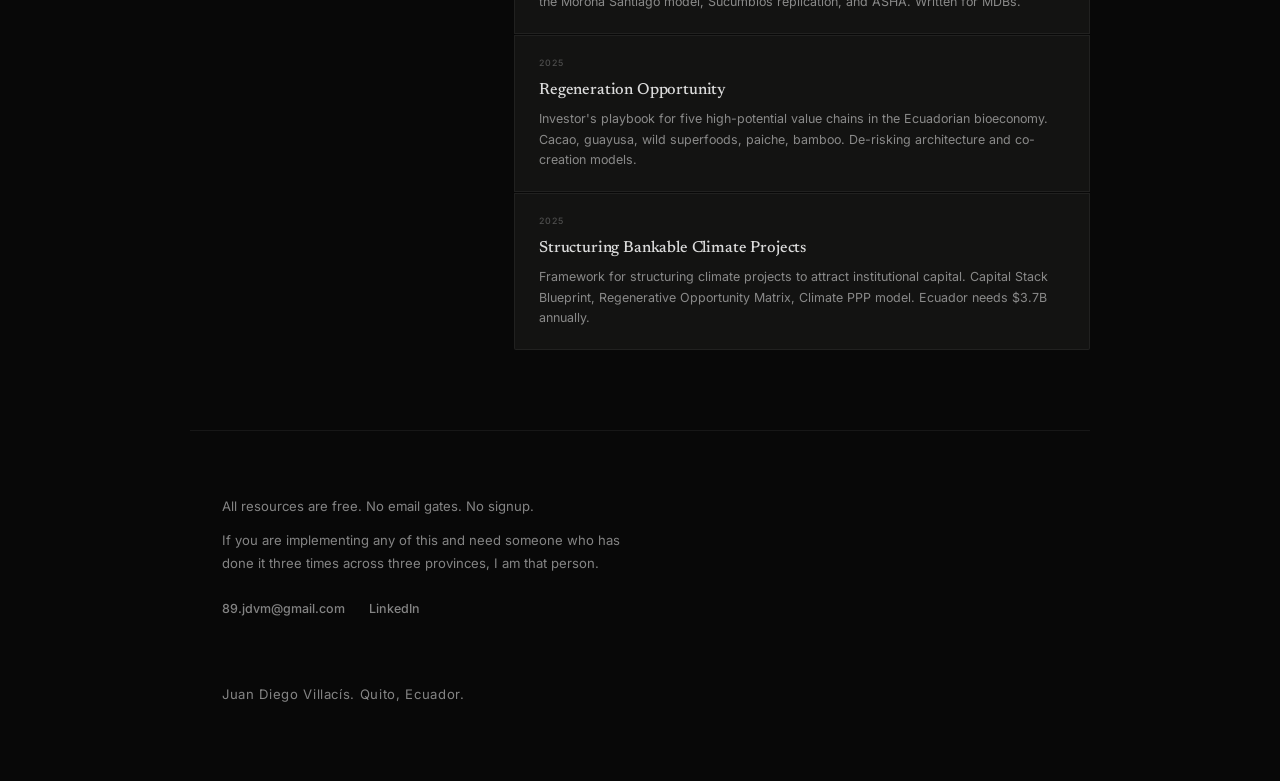
==== commit 93ac842b: "Add publications + enrich all 10 resources with cross-references - 4 PDFs now hosted and downloadabl" ====
--- a/index.html
+++ b/index.html
@@ -318,6 +318,7 @@
       <a href="#governance">Governance</a>
       <a href="#finance">Finance</a>
       <a href="#trade">Trade</a>
+      <a href="#publications">Publications</a>
       <a href="https://linkedin.com/in/jdv42/" target="_blank" rel="noopener">LinkedIn</a>
     </div>
   </nav>
@@ -454,6 +455,43 @@
     </div>
   </section>
 
+  <!-- ===== PUBLICATIONS ===== -->
+  <section class="section" id="publications">
+    <div class="section-inner">
+      <div class="section-head">
+        <p class="section-label" style="color: var(--text-mid);">Publications</p>
+        <h2>Published frameworks. Downloadable.</h2>
+        <p>Four investor-facing playbooks and governance frameworks published between 2025 and 2026. The research behind the tools above.</p>
+      </div>
+
+      <div class="cards">
+        <a href="publications/Territorial%20Trust%20Infrastructure%20-%20Building%20Legitimate%20Value%20Chains%20in%20the%20Amazon.pdf" class="card" target="_blank">
+          <span class="card-num">2026</span>
+          <h3>Territorial Trust Infrastructure</h3>
+          <p>A deal design framework that embeds Indigenous governance directly into the architecture of market partnerships. Core thesis: deal design beats good intentions.</p>
+        </a>
+
+        <a href="publications/Strengthening-Amazonian-Governance-Through-Local-Cooperation-Tables.pdf" class="card" target="_blank">
+          <span class="card-num">2025</span>
+          <h3>Strengthening Amazonian Governance Through Local Cooperation Tables</h3>
+          <p>Proposes Cooperation Tables as locally-owned multi-stakeholder platforms. Draws from the Morona Santiago model, Sucumbios replication, and ASHA. Written for MDBs.</p>
+        </a>
+
+        <a href="publications/Regeneration-Opportunity-An-Investors-Playbook-for-Pioneering-Value-Chains-in-the-Ecuadorian-Bioecon.pdf" class="card" target="_blank">
+          <span class="card-num">2025</span>
+          <h3>Regeneration Opportunity</h3>
+          <p>Investor's playbook for five high-potential value chains in the Ecuadorian bioeconomy. Cacao, guayusa, wild superfoods, paiche, bamboo. De-risking architecture and co-creation models.</p>
+        </a>
+
+        <a href="publications/Structuring-Bankable-Climate-Projects-An-Investors-Playbook-for-Unlocking-Regenerative-Growth-in-Ecu.pdf" class="card" target="_blank">
+          <span class="card-num">2025</span>
+          <h3>Structuring Bankable Climate Projects</h3>
+          <p>Framework for structuring climate projects to attract institutional capital. Capital Stack Blueprint, Regenerative Opportunity Matrix, Climate PPP model. Ecuador needs $3.7B annually.</p>
+        </a>
+      </div>
+    </div>
+  </section>
+
   <!-- Footer -->
   <footer class="footer">
     <p>All resources are free. No email gates. No signup.</p>
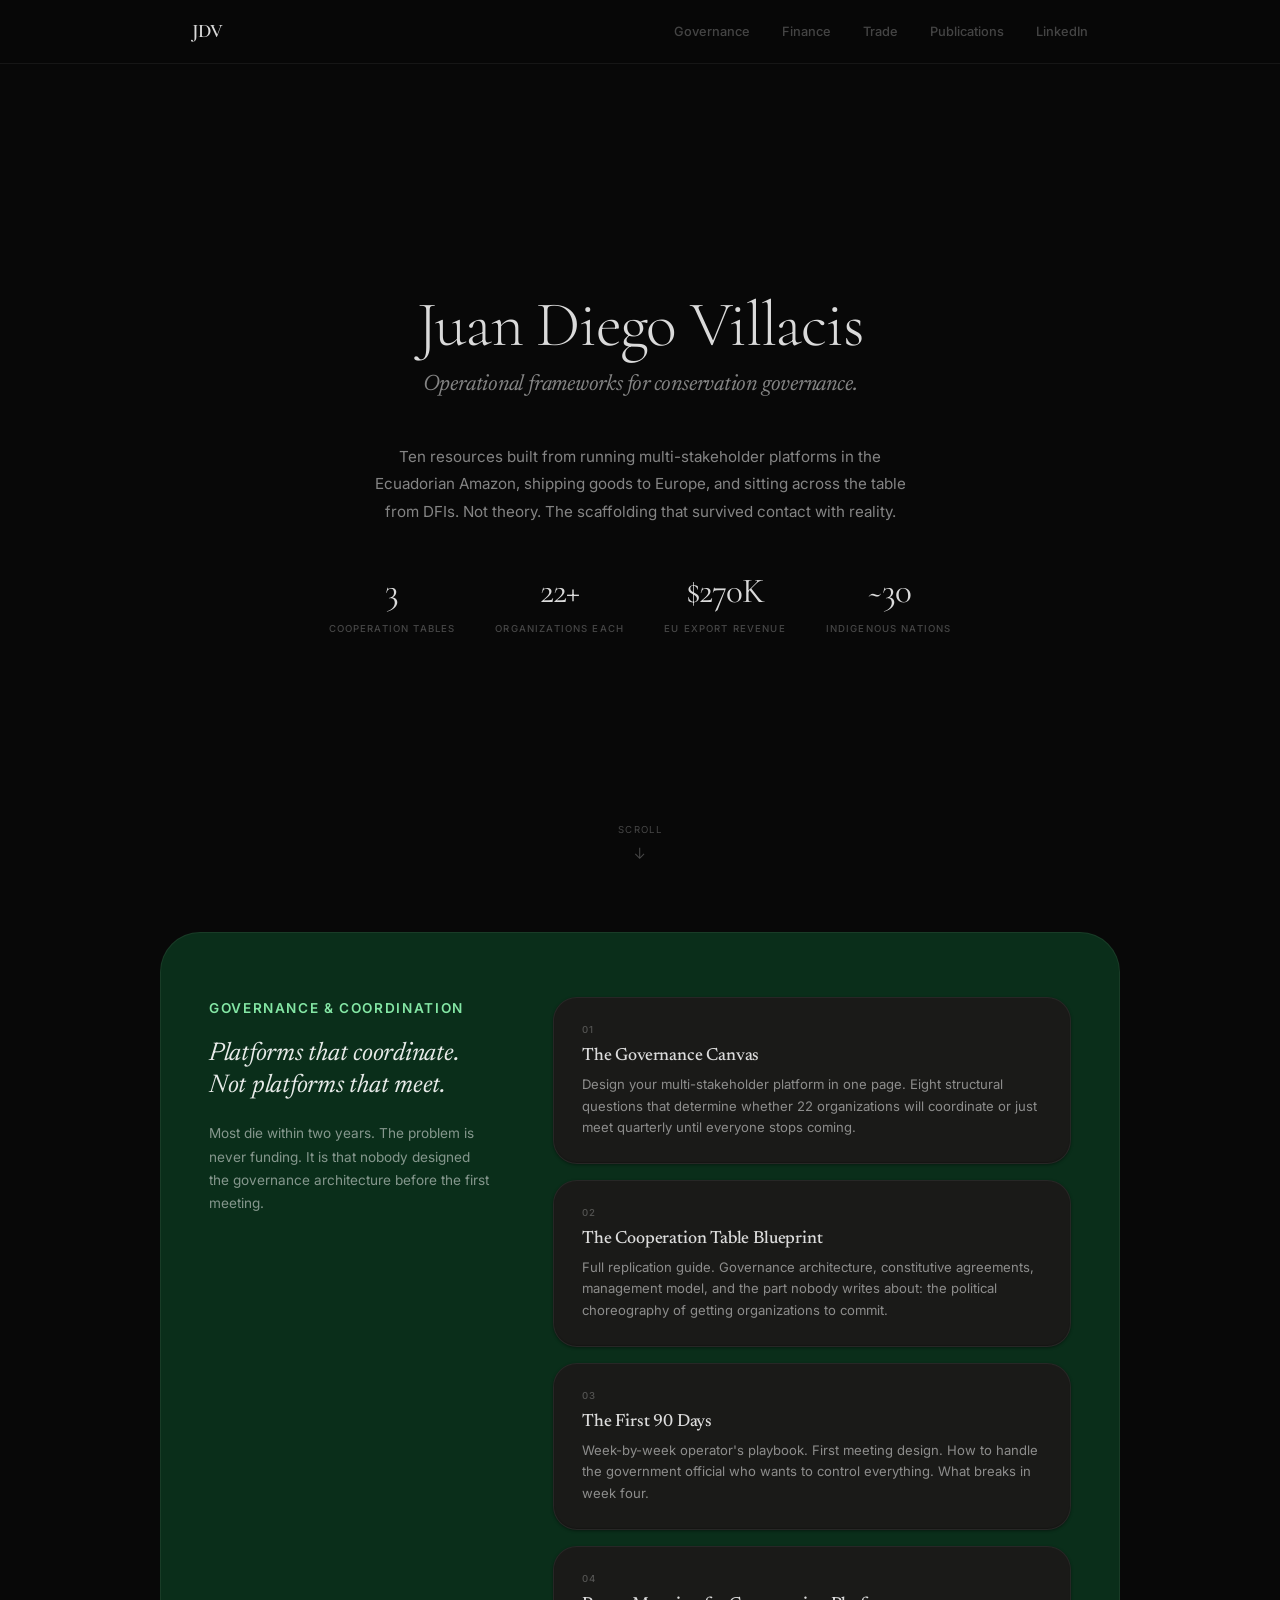
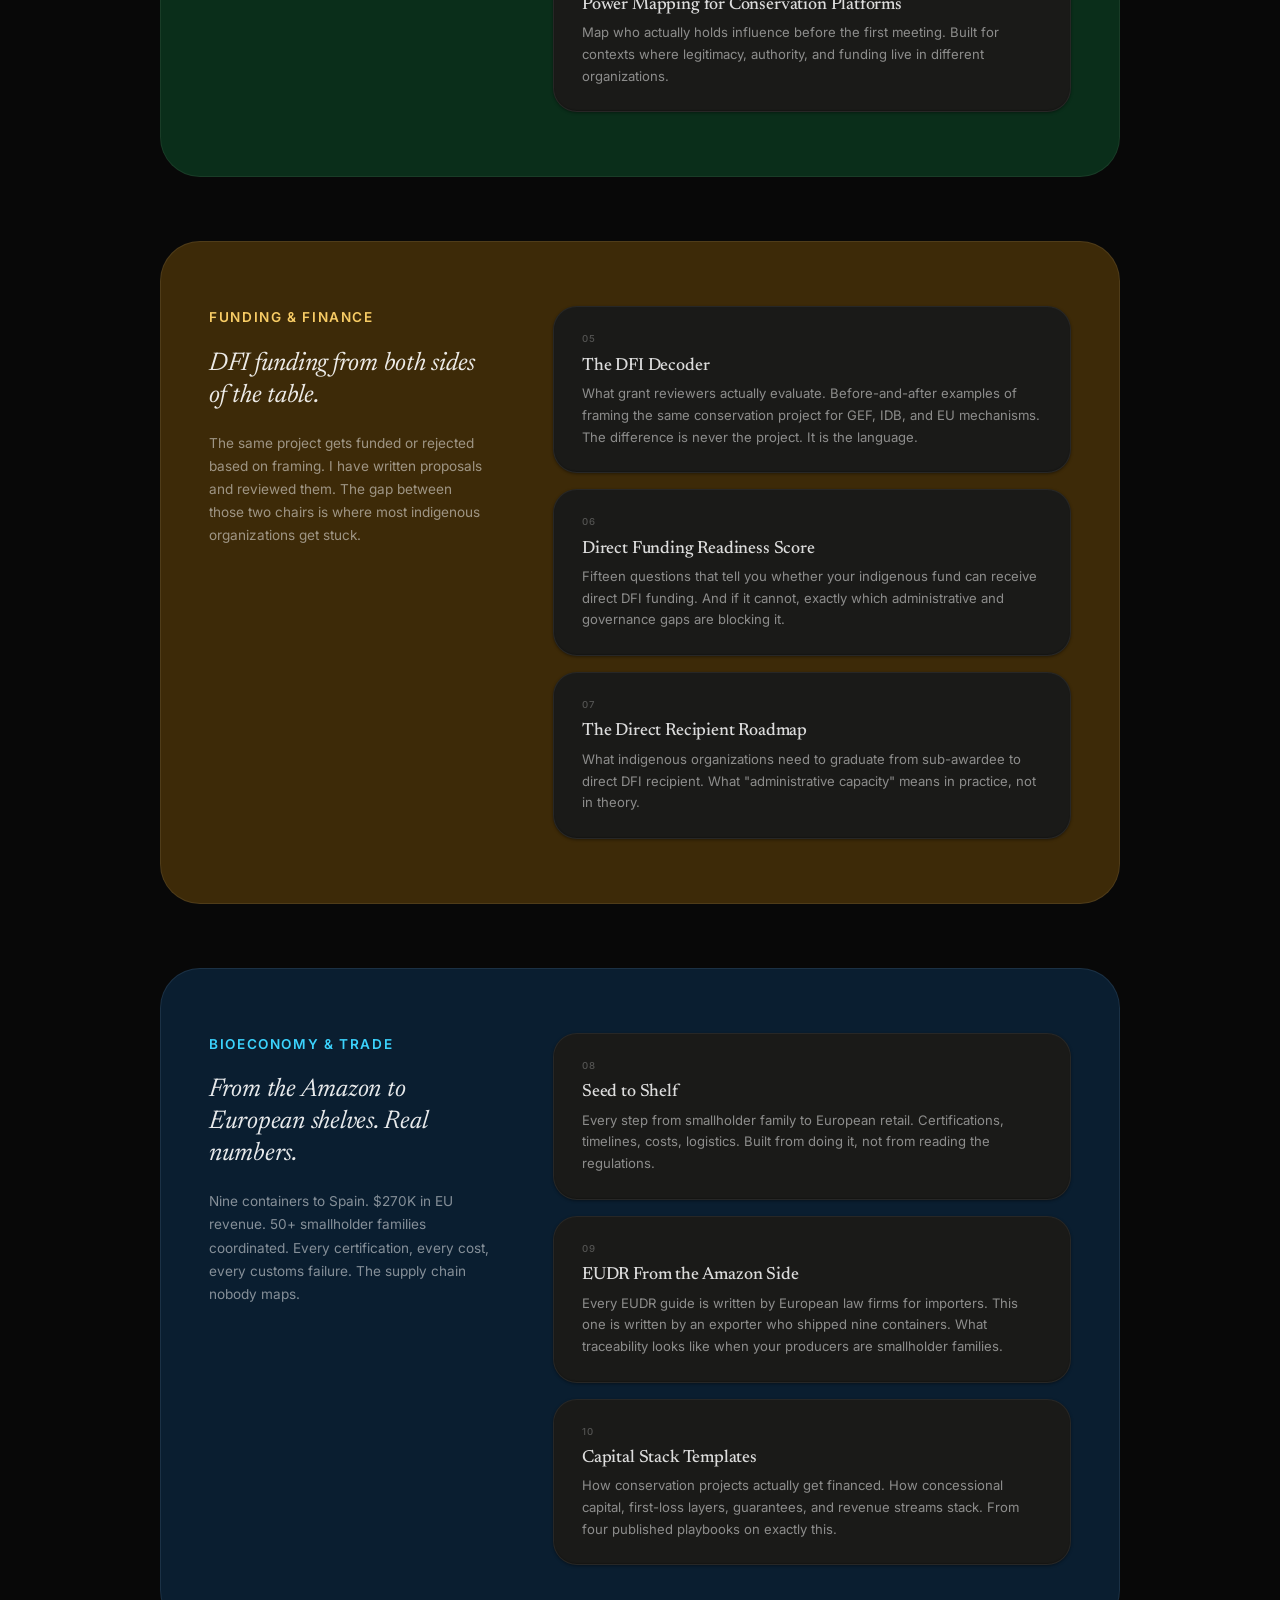
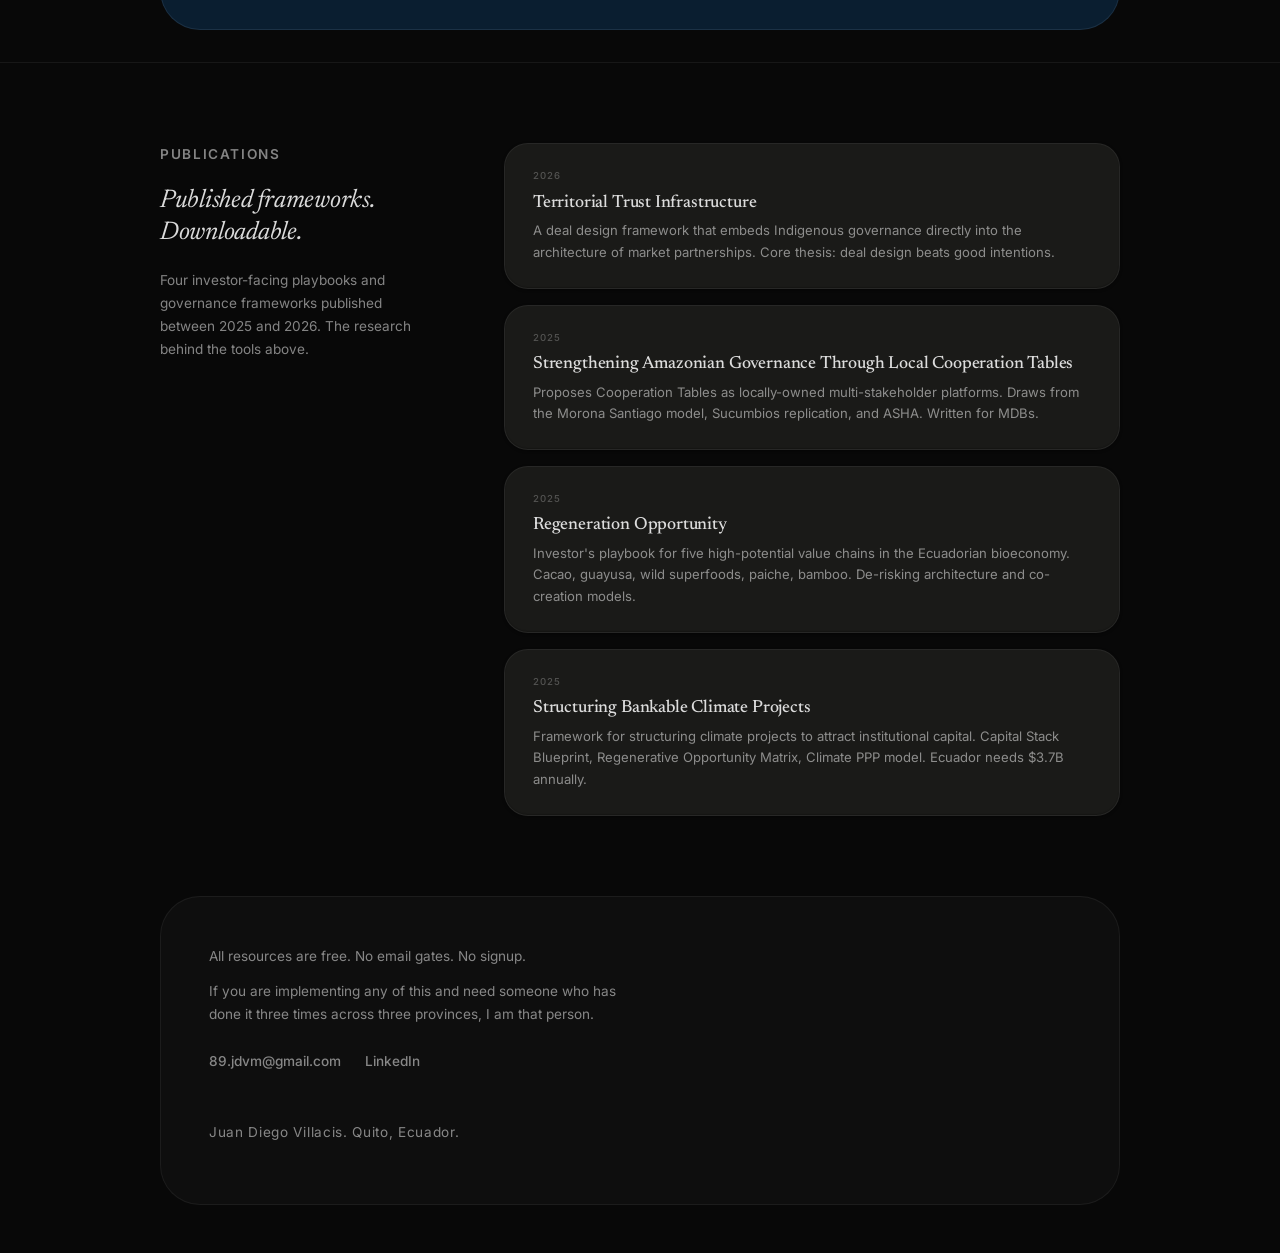
==== commit e420d67e: "Add OpenGraph images and meta tags for LinkedIn sharing - 11 OG images (1200x630) matching dark desi" ====
--- a/index.html
+++ b/index.html
@@ -3,26 +3,32 @@
 <head>
   <meta charset="UTF-8">
   <meta name="viewport" content="width=device-width, initial-scale=1.0">
-  <title>Juan Diego Villacís</title>
+  <title>Juan Diego Villacis</title>
   <meta name="description" content="Free tools, frameworks, and guides for conservation practitioners, DFI program officers, and indigenous governance organizations. Built from field experience in the Ecuadorian Amazon.">
-  <meta name="author" content="Juan Diego Villacís">
-  <meta property="og:title" content="Juan Diego Villacís — Conservation & Governance">
-  <meta property="og:description" content="10 free tools built from direct field experience in the Ecuadorian Amazon.">
+  <meta name="author" content="Juan Diego Villacis">
   <meta property="og:type" content="website">
-  <meta name="keywords" content="cooperation table, multi-stakeholder governance, conservation finance, EUDR compliance, indigenous fund, DFI funding, bioeconomy, Amazon, Ecuador, territorial governance, blended finance">
+  <meta property="og:title" content="Free Practitioner Tools for Conservation Governance">
+  <meta property="og:description" content="10 interactive tools for territorial governance, conservation finance, and sustainable trade. Built from field experience in the Ecuadorian Amazon.">
+  <meta property="og:image" content="https://89jdvm.github.io/resources/shared/og/og-landing.png">
+  <meta property="og:url" content="https://89jdvm.github.io/resources/">
+  <meta name="twitter:card" content="summary_large_image">
+  <meta name="twitter:title" content="Free Practitioner Tools for Conservation Governance">
+  <meta name="twitter:description" content="10 interactive tools for territorial governance, conservation finance, and sustainable trade. Built from field experience in the Ecuadorian Amazon.">
+  <meta name="twitter:image" content="https://89jdvm.github.io/resources/shared/og/og-landing.png">
 
   <link rel="preconnect" href="https://fonts.googleapis.com">
   <link href="https://fonts.googleapis.com/css2?family=Cormorant+Garamond:ital,wght@0,300;0,400;0,500;0,600;1,300;1,400&family=Inter:wght@300;400;500;600&family=Newsreader:ital,opsz,wght@0,6..72,300;0,6..72,400;0,6..72,500;1,6..72,300;1,6..72,400&display=swap" rel="stylesheet">
 
   <style>
     *, *::before, *::after { box-sizing: border-box; margin: 0; padding: 0; }
-    ::selection { background: rgba(180, 160, 120, 0.3); }
+    ::selection { background: rgba(251, 189, 65, 0.25); }
     html { scroll-behavior: smooth; }
 
     :root {
       --black: #080808;
       --surface: #0e0e0e;
-      --surface-up: #131312;
+      --surface-up: #151514;
+      --surface-card: #1a1a18;
       --line: rgba(255,255,255,0.06);
       --line-bright: rgba(255,255,255,0.12);
       --text: rgba(255,255,255,0.85);
@@ -30,8 +36,19 @@
       --text-dim: rgba(255,255,255,0.25);
       --text-ghost: rgba(255,255,255,0.10);
       --warm: #b4a078;
-      --canopy: #6b8f72;
-      --river: #7a9aba;
+      --warm-gold: #fbbd41;
+      --warm-gold-deep: #d08a11;
+      --canopy-light: #84e7a5;
+      --canopy-mid: #078a52;
+      --canopy-deep: #0a2e1a;
+      --amber-light: #f8cc65;
+      --amber-deep: #3d2a08;
+      --river-light: #3bd3fd;
+      --river-deep: #0a1e30;
+      --ube-light: #c1b0ff;
+      --ube-mid: #43089f;
+      --shadow-rest: rgba(0,0,0,0.4) 0px 1px 3px, rgba(0,0,0,0.2) 0px -1px 1px inset;
+      --shadow-hover: rgba(0,0,0,0.5) 0px 8px 24px, rgba(0,0,0,0.2) 0px -1px 1px inset;
       --display: 'Cormorant Garamond', Georgia, serif;
       --serif: 'Newsreader', Georgia, serif;
       --sans: 'Inter', system-ui, sans-serif;
@@ -54,45 +71,50 @@
       left: 0;
       right: 0;
       z-index: 100;
-      height: 60px;
+      height: 64px;
       display: flex;
       align-items: center;
       justify-content: center;
       background: rgba(8,8,8,0.85);
       backdrop-filter: blur(24px);
+      -webkit-backdrop-filter: blur(24px);
       border-bottom: 1px solid var(--line);
     }
     .nav-inner {
+      width: 100%;
+      max-width: 960px;
+      padding: 0 2rem;
       display: flex;
       align-items: center;
-      gap: 3rem;
-    }
-    .nav-inner a {
-      font-size: 0.65rem;
+      justify-content: space-between;
+    }
+    .nav-brand {
+      font-family: var(--display);
+      font-size: 1.2rem;
+      font-weight: 600;
+      color: var(--text);
+      text-decoration: none;
+      letter-spacing: -0.02em;
+    }
+    .nav-links {
+      display: flex;
+      align-items: center;
+      gap: 2rem;
+    }
+    .nav-links a {
+      font-family: var(--sans);
+      font-size: 0.8rem;
       font-weight: 500;
-      letter-spacing: 0.12em;
-      text-transform: uppercase;
       color: var(--text-dim);
       text-decoration: none;
-      transition: color 0.25s ease;
-      padding: 0.3em 0;
-      position: relative;
-    }
-    .nav-inner a::after {
-      content: '';
-      position: absolute;
-      bottom: 0;
-      left: 0;
-      width: 0;
-      height: 1px;
-      background: var(--warm);
-      transition: width 0.3s cubic-bezier(0.25, 1, 0.5, 1);
-    }
-    .nav-inner a:hover { color: var(--text-mid); }
-    .nav-inner a:hover::after { width: 100%; }
+      transition: color 0.2s ease;
+    }
+    .nav-links a:hover { color: var(--warm); }
 
     @media (max-width: 640px) {
-      .nav-inner { gap: 1.5rem; }
+      .nav-links { gap: 1rem; }
+      .nav-links a { font-size: 0.7rem; }
+      .nav-inner { padding: 0 1.25rem; }
     }
 
     /* ---- HERO ---- */
@@ -105,22 +127,22 @@
       padding: 6rem 2rem 4rem;
     }
     .hero-content {
-      max-width: 700px;
+      max-width: 720px;
       text-align: center;
     }
     .hero-name {
       font-family: var(--display);
-      font-size: clamp(2.2rem, 5.5vw, 3.8rem);
+      font-size: clamp(2.4rem, 5.5vw, 4rem);
       font-weight: 300;
       letter-spacing: -0.02em;
       color: var(--text);
-      margin-bottom: 0.6rem;
+      margin-bottom: 0.8rem;
       line-height: 1;
     }
     .hero h1 {
       font-family: var(--serif);
       font-size: clamp(1.1rem, 2.5vw, 1.4rem);
-      font-weight: 300;
+      font-weight: 400;
       line-height: 1.5;
       letter-spacing: -0.01em;
       color: var(--text-mid);
@@ -128,10 +150,10 @@
       font-style: italic;
     }
     .hero-sub {
-      font-size: 0.9rem;
+      font-size: 0.95rem;
       color: var(--text-mid);
       line-height: 1.8;
-      max-width: 520px;
+      max-width: 540px;
       margin: 0 auto 3rem;
     }
     .hero-stats {
@@ -143,21 +165,21 @@
     .hero-stat { text-align: center; }
     .hero-stat-number {
       font-family: var(--display);
-      font-size: 2rem;
+      font-size: 2.2rem;
       font-weight: 400;
       letter-spacing: -0.03em;
       color: var(--text);
       display: block;
       line-height: 1;
-      margin-bottom: 0.3rem;
+      margin-bottom: 0.35rem;
     }
     .hero-stat-label {
-      font-size: 0.55rem;
+      font-size: 0.6rem;
+      font-weight: 500;
       letter-spacing: 0.12em;
       text-transform: uppercase;
       color: var(--text-dim);
     }
-
     .scroll-hint {
       position: absolute;
       bottom: 2.5rem;
@@ -168,115 +190,159 @@
       align-items: center;
       gap: 0.5rem;
       color: var(--text-dim);
-      font-size: 0.55rem;
+      font-size: 0.6rem;
       letter-spacing: 0.15em;
       text-transform: uppercase;
       animation: pulse-down 2.5s ease-in-out infinite;
     }
     .scroll-hint svg { width: 14px; height: 14px; stroke: var(--text-dim); }
     @keyframes pulse-down {
-      0%, 100% { opacity: 0.25; transform: translateX(-50%) translateY(0); }
-      50% { opacity: 0.5; transform: translateX(-50%) translateY(4px); }
-    }
-
-    /* ---- SECTIONS ---- */
-    .section {
-      position: relative;
+      0%, 100% { opacity: 0.4; transform: translateX(-50%) translateY(0); }
+      50% { opacity: 0.7; transform: translateX(-50%) translateY(4px); }
+    }
+
+    /* ---- COLORED SECTIONS ---- */
+    .section-band {
+      padding: 2rem 2rem;
+    }
+    .section-container {
+      max-width: 960px;
+      margin: 0 auto;
+      border-radius: 40px;
+      padding: 4rem 3rem;
+    }
+    .section-grid {
+      display: grid;
+      grid-template-columns: 280px 1fr;
+      gap: 4rem;
+      align-items: start;
+    }
+
+    /* Section colors — dark tinted containers on black */
+    .section-governance .section-container { background: var(--canopy-deep); border: 1px solid rgba(107, 143, 114, 0.15); }
+    .section-finance .section-container { background: var(--amber-deep); border: 1px solid rgba(180, 160, 120, 0.15); }
+    .section-trade .section-container { background: var(--river-deep); border: 1px solid rgba(122, 154, 186, 0.15); }
+
+    .section-label {
+      font-family: var(--sans);
+      font-size: 0.7rem;
+      font-weight: 600;
+      letter-spacing: 0.12em;
+      text-transform: uppercase;
+      margin-bottom: 1.2rem;
+    }
+    .section-governance .section-label { color: var(--canopy-light); }
+    .section-finance .section-label { color: var(--amber-light); }
+    .section-trade .section-label { color: var(--river-light); }
+
+    .section-head h2 {
+      font-family: var(--serif);
+      font-size: 1.6rem;
+      font-weight: 400;
+      font-style: italic;
+      line-height: 1.25;
+      letter-spacing: -0.01em;
+      color: rgba(255,255,255,0.9);
+      margin-bottom: 1.2rem;
+    }
+    .section-head p {
+      font-size: 0.85rem;
+      color: rgba(255,255,255,0.5);
+      line-height: 1.7;
+    }
+
+    /* ---- CARDS ---- */
+    .cards {
+      display: flex;
+      flex-direction: column;
+      gap: 16px;
+    }
+    .card {
+      display: block;
+      background: var(--surface-card);
+      border: 1px solid var(--line);
+      border-radius: 24px;
+      padding: 1.5rem 1.75rem;
+      text-decoration: none;
+      color: var(--text);
+      box-shadow: var(--shadow-rest);
+      transition: transform 0.3s ease, box-shadow 0.3s ease, border-color 0.3s ease;
+    }
+    .card:hover {
+      transform: translateY(-3px);
+      box-shadow: var(--shadow-hover);
+      border-color: var(--line-bright);
+    }
+    .card:focus-visible {
+      outline: 1px solid var(--warm);
+      outline-offset: 2px;
+    }
+    .card:active { transform: translateY(-1px); }
+    .card-num {
+      font-family: var(--sans);
+      font-size: 0.6rem;
+      font-weight: 500;
+      letter-spacing: 0.1em;
+      text-transform: uppercase;
+      color: var(--text-dim);
+      margin-bottom: 0.5rem;
+      display: block;
+    }
+    .card h3 {
+      font-family: var(--serif);
+      font-size: 1.1rem;
+      font-weight: 500;
+      letter-spacing: -0.01em;
+      color: var(--text);
+      margin-bottom: 0.35rem;
+      line-height: 1.25;
+    }
+    .card p {
+      font-size: 0.82rem;
+      color: var(--text-mid);
+      line-height: 1.65;
+    }
+
+    /* ---- PUBLICATIONS ---- */
+    .section-publications {
       padding: 5rem 2rem;
       border-top: 1px solid var(--line);
     }
-    .section-inner {
-      max-width: 900px;
+    .section-publications .section-grid {
+      max-width: 960px;
       margin: 0 auto;
-      display: grid;
-      grid-template-columns: 260px 1fr;
-      gap: 4rem;
-      align-items: start;
-    }
-    .section-label {
-      font-size: 0.55rem;
-      font-weight: 600;
-      letter-spacing: 0.15em;
-      text-transform: uppercase;
-      margin-bottom: 1rem;
-    }
-    .section-label.governance { color: var(--canopy); }
-    .section-label.finance { color: var(--warm); }
-    .section-label.trade { color: var(--river); }
-
-    .section-head h2 {
+    }
+    .section-publications .section-label { color: var(--ube-light); }
+    .section-publications .section-head h2 {
+      color: var(--text);
       font-family: var(--serif);
-      font-size: 1.4rem;
+      font-size: 1.6rem;
       font-weight: 400;
-      line-height: 1.35;
-      letter-spacing: -0.02em;
-      margin-bottom: 1rem;
-    }
-    .section-head p {
-      font-size: 0.82rem;
+      font-style: italic;
+      line-height: 1.25;
+      letter-spacing: -0.01em;
+      margin-bottom: 1.2rem;
+    }
+    .section-publications .section-head p {
+      color: var(--text-mid);
+      font-size: 0.85rem;
+      line-height: 1.7;
+    }
+
+    /* ---- FOOTER ---- */
+    .footer {
+      max-width: 960px;
+      margin: 0 auto 3rem;
+      padding: 3rem;
+      background: var(--surface);
+      border: 1px solid var(--line);
+      border-radius: 40px;
+    }
+    .footer p {
+      font-size: 0.85rem;
       color: var(--text-mid);
       line-height: 1.7;
-    }
-
-    /* ---- CARDS ---- */
-    .cards { display: flex; flex-direction: column; gap: 1px; }
-
-    .card {
-      display: block;
-      background: var(--surface-up);
-      border: 1px solid var(--line);
-      border-radius: 0;
-      padding: 1.25rem 1.5rem;
-      text-decoration: none;
-      color: var(--text);
-      transition: transform 0.35s cubic-bezier(0.25, 1, 0.5, 1), border-color 0.3s ease, box-shadow 0.3s ease;
-    }
-    .card:first-child { border-radius: 2px 2px 0 0; }
-    .card:last-child { border-radius: 0 0 2px 2px; }
-    .card:hover {
-      transform: translateY(-1px);
-      border-color: var(--line-bright);
-      box-shadow: 0 6px 24px -6px rgba(0,0,0,0.4);
-      z-index: 1;
-      position: relative;
-    }
-    .card:focus-visible { outline: 1px solid var(--warm); outline-offset: 2px; }
-    .card:active { transform: translateY(0); }
-
-    .card-num {
-      font-size: 0.55rem;
-      font-weight: 500;
-      letter-spacing: 0.1em;
-      color: var(--text-dim);
-      margin-bottom: 0.4rem;
-      display: block;
-    }
-
-    .card h3 {
-      font-family: var(--serif);
-      font-size: 1rem;
-      font-weight: 500;
-      letter-spacing: -0.01em;
-      margin-bottom: 0.3rem;
-    }
-    .card p {
-      font-size: 0.78rem;
-      color: var(--text-mid);
-      line-height: 1.65;
-    }
-
-    /* ---- FOOTER ---- */
-    .footer {
-      border-top: 1px solid var(--line);
-      padding: 4rem 2rem;
-      max-width: 900px;
-      margin: 0 auto;
-    }
-    .footer p {
-      font-size: 0.82rem;
-      color: var(--text-mid);
-      line-height: 1.7;
-      max-width: 420px;
+      max-width: 440px;
       margin-bottom: 0.75rem;
     }
     .footer-links {
@@ -285,7 +351,7 @@
       margin-top: 1.5rem;
     }
     .footer-links a {
-      font-size: 0.78rem;
+      font-size: 0.85rem;
       font-weight: 500;
       color: var(--text-mid);
       text-decoration: none;
@@ -293,40 +359,46 @@
     }
     .footer-links a:hover { color: var(--warm); }
     .footer-end {
-      margin-top: 4rem;
-      font-size: 0.55rem;
+      margin-top: 3rem;
+      font-size: 0.7rem;
       color: var(--text-ghost);
       letter-spacing: 0.05em;
     }
 
     /* ---- RESPONSIVE ---- */
     @media (max-width: 768px) {
-      .section-inner { grid-template-columns: 1fr; gap: 2rem; }
-      .section { padding: 3.5rem 1.25rem; }
+      .section-grid { grid-template-columns: 1fr; gap: 2rem; }
+      .section-container { padding: 2.5rem 1.5rem; border-radius: 24px; }
+      .section-band { padding: 1rem 1.25rem; }
+      .section-publications { padding: 3rem 1.25rem; }
       .hero { padding: 5rem 1.25rem 3rem; }
       .hero-stats { gap: 1.5rem; }
-      .footer { padding: 3rem 1.25rem; }
+      .footer { margin: 0 1.25rem 2rem; padding: 2rem 1.5rem; border-radius: 24px; }
+      .card { border-radius: 16px; padding: 1.25rem 1.5rem; }
     }
   </style>
 </head>
 
 <body>
 
-  <!-- Nav: centered, clean -->
+  <!-- Nav -->
   <nav class="nav">
     <div class="nav-inner">
-      <a href="#governance">Governance</a>
-      <a href="#finance">Finance</a>
-      <a href="#trade">Trade</a>
-      <a href="#publications">Publications</a>
-      <a href="https://linkedin.com/in/jdv42/" target="_blank" rel="noopener">LinkedIn</a>
+      <a href="#" class="nav-brand">JDV</a>
+      <div class="nav-links">
+        <a href="#governance">Governance</a>
+        <a href="#finance">Finance</a>
+        <a href="#trade">Trade</a>
+        <a href="#publications">Publications</a>
+        <a href="https://linkedin.com/in/jdv42/" target="_blank" rel="noopener">LinkedIn</a>
+      </div>
     </div>
   </nav>
 
   <!-- Hero -->
   <section class="hero">
     <div class="hero-content">
-      <p class="hero-name">Juan Diego Villacís</p>
+      <p class="hero-name">Juan Diego Villacis</p>
       <h1>Operational frameworks for conservation governance.</h1>
       <p class="hero-sub">
         Ten resources built from running multi-stakeholder platforms in the Ecuadorian Amazon, shipping goods to Europe, and sitting across the table from DFIs. Not theory. The scaffolding that survived contact with reality.
@@ -357,132 +429,124 @@
   </section>
 
   <!-- ===== GOVERNANCE ===== -->
-  <section class="section" id="governance">
-    <div class="section-inner">
+  <section class="section-band section-governance" id="governance">
+    <div class="section-container">
+      <div class="section-grid">
+        <div class="section-head">
+          <p class="section-label">Governance & Coordination</p>
+          <h2>Platforms that coordinate. Not platforms that meet.</h2>
+          <p>Most die within two years. The problem is never funding. It is that nobody designed the governance architecture before the first meeting.</p>
+        </div>
+        <div class="cards">
+          <a href="governance-canvas/index.html" class="card">
+            <span class="card-num">01</span>
+            <h3>The Governance Canvas</h3>
+            <p>Design your multi-stakeholder platform in one page. Eight structural questions that determine whether 22 organizations will coordinate or just meet quarterly until everyone stops coming.</p>
+          </a>
+          <a href="cooperation-table-blueprint/index.html" class="card">
+            <span class="card-num">02</span>
+            <h3>The Cooperation Table Blueprint</h3>
+            <p>Full replication guide. Governance architecture, constitutive agreements, management model, and the part nobody writes about: the political choreography of getting organizations to commit.</p>
+          </a>
+          <a href="first-90-days/index.html" class="card">
+            <span class="card-num">03</span>
+            <h3>The First 90 Days</h3>
+            <p>Week-by-week operator's playbook. First meeting design. How to handle the government official who wants to control everything. What breaks in week four.</p>
+          </a>
+          <a href="stakeholder-power-mapping/index.html" class="card">
+            <span class="card-num">04</span>
+            <h3>Power Mapping for Conservation Platforms</h3>
+            <p>Map who actually holds influence before the first meeting. Built for contexts where legitimacy, authority, and funding live in different organizations.</p>
+          </a>
+        </div>
+      </div>
+    </div>
+  </section>
+
+  <!-- ===== FINANCE ===== -->
+  <section class="section-band section-finance" id="finance">
+    <div class="section-container">
+      <div class="section-grid">
+        <div class="section-head">
+          <p class="section-label">Funding & Finance</p>
+          <h2>DFI funding from both sides of the table.</h2>
+          <p>The same project gets funded or rejected based on framing. I have written proposals and reviewed them. The gap between those two chairs is where most indigenous organizations get stuck.</p>
+        </div>
+        <div class="cards">
+          <a href="dfi-grant-framing/index.html" class="card">
+            <span class="card-num">05</span>
+            <h3>The DFI Decoder</h3>
+            <p>What grant reviewers actually evaluate. Before-and-after examples of framing the same conservation project for GEF, IDB, and EU mechanisms. The difference is never the project. It is the language.</p>
+          </a>
+          <a href="indigenous-fund-assessment/index.html" class="card">
+            <span class="card-num">06</span>
+            <h3>Direct Funding Readiness Score</h3>
+            <p>Fifteen questions that tell you whether your indigenous fund can receive direct DFI funding. And if it cannot, exactly which administrative and governance gaps are blocking it.</p>
+          </a>
+          <a href="sub-awardee-to-direct/index.html" class="card">
+            <span class="card-num">07</span>
+            <h3>The Direct Recipient Roadmap</h3>
+            <p>What indigenous organizations need to graduate from sub-awardee to direct DFI recipient. What "administrative capacity" means in practice, not in theory.</p>
+          </a>
+        </div>
+      </div>
+    </div>
+  </section>
+
+  <!-- ===== TRADE ===== -->
+  <section class="section-band section-trade" id="trade">
+    <div class="section-container">
+      <div class="section-grid">
+        <div class="section-head">
+          <p class="section-label">Bioeconomy & Trade</p>
+          <h2>From the Amazon to European shelves. Real numbers.</h2>
+          <p>Nine containers to Spain. $270K in EU revenue. 50+ smallholder families coordinated. Every certification, every cost, every customs failure. The supply chain nobody maps.</p>
+        </div>
+        <div class="cards">
+          <a href="seed-to-shelf/index.html" class="card">
+            <span class="card-num">08</span>
+            <h3>Seed to Shelf</h3>
+            <p>Every step from smallholder family to European retail. Certifications, timelines, costs, logistics. Built from doing it, not from reading the regulations.</p>
+          </a>
+          <a href="eudr-field-guide/index.html" class="card">
+            <span class="card-num">09</span>
+            <h3>EUDR From the Amazon Side</h3>
+            <p>Every EUDR guide is written by European law firms for importers. This one is written by an exporter who shipped nine containers. What traceability looks like when your producers are smallholder families.</p>
+          </a>
+          <a href="blended-finance-templates/index.html" class="card">
+            <span class="card-num">10</span>
+            <h3>Capital Stack Templates</h3>
+            <p>How conservation projects actually get financed. How concessional capital, first-loss layers, guarantees, and revenue streams stack. From four published playbooks on exactly this.</p>
+          </a>
+        </div>
+      </div>
+    </div>
+  </section>
+
+  <!-- ===== PUBLICATIONS ===== -->
+  <section class="section-publications" id="publications">
+    <div class="section-grid">
       <div class="section-head">
-        <p class="section-label governance">Governance & Coordination</p>
-        <h2>Platforms that coordinate. Not platforms that meet.</h2>
-        <p>Most die within two years. The problem is never funding. It is that nobody designed the governance architecture before the first meeting.</p>
-      </div>
-
-      <div class="cards">
-        <a href="governance-canvas/" class="card">
-          <span class="card-num">01</span>
-          <h3>The Governance Canvas</h3>
-          <p>Design your multi-stakeholder platform in one page. Eight structural questions that determine whether 22 organizations will coordinate or just meet quarterly until everyone stops coming.</p>
-        </a>
-
-        <a href="cooperation-table-blueprint/cooperation-table-blueprint.md" class="card">
-          <span class="card-num">02</span>
-          <h3>The Cooperation Table Blueprint</h3>
-          <p>Full replication guide. Governance architecture, constitutive agreements, management model, and the part nobody writes about: the political choreography of getting organizations to commit.</p>
-        </a>
-
-        <a href="first-90-days/first-90-days.md" class="card">
-          <span class="card-num">03</span>
-          <h3>The First 90 Days</h3>
-          <p>Week-by-week operator's playbook. First meeting design. How to handle the government official who wants to control everything. What breaks in week four.</p>
-        </a>
-
-        <a href="stakeholder-power-mapping/stakeholder-power-mapping.md" class="card">
-          <span class="card-num">04</span>
-          <h3>Power Mapping for Conservation Platforms</h3>
-          <p>Map who actually holds influence before the first meeting. Built for contexts where legitimacy, authority, and funding live in different organizations.</p>
-        </a>
-      </div>
-    </div>
-  </section>
-
-  <!-- ===== FINANCE ===== -->
-  <section class="section" id="finance">
-    <div class="section-inner">
-      <div class="section-head">
-        <p class="section-label finance">Funding & Finance</p>
-        <h2>DFI funding from both sides of the table.</h2>
-        <p>The same project gets funded or rejected based on framing. I have written proposals and reviewed them. The gap between those two chairs is where most indigenous organizations get stuck.</p>
-      </div>
-
-      <div class="cards">
-        <a href="dfi-grant-framing/dfi-grant-framing.md" class="card">
-          <span class="card-num">05</span>
-          <h3>The DFI Decoder</h3>
-          <p>What grant reviewers actually evaluate. Before-and-after examples of framing the same conservation project for GEF, IDB, and EU mechanisms. The difference is never the project. It is the language.</p>
-        </a>
-
-        <a href="indigenous-fund-assessment/indigenous-fund-assessment.md" class="card">
-          <span class="card-num">06</span>
-          <h3>Direct Funding Readiness Score</h3>
-          <p>Fifteen questions that tell you whether your indigenous fund can receive direct DFI funding. And if it cannot, exactly which administrative and governance gaps are blocking it.</p>
-        </a>
-
-        <a href="sub-awardee-to-direct/sub-awardee-to-direct.md" class="card">
-          <span class="card-num">07</span>
-          <h3>The Direct Recipient Roadmap</h3>
-          <p>What indigenous organizations need to graduate from sub-awardee to direct DFI recipient. What "administrative capacity" means in practice, not in theory.</p>
-        </a>
-      </div>
-    </div>
-  </section>
-
-  <!-- ===== TRADE ===== -->
-  <section class="section" id="trade">
-    <div class="section-inner">
-      <div class="section-head">
-        <p class="section-label trade">Bioeconomy & Trade</p>
-        <h2>From the Amazon to European shelves. Real numbers.</h2>
-        <p>Nine containers to Spain. $270K in EU revenue. 50+ smallholder families coordinated. Every certification, every cost, every customs failure. The supply chain nobody maps.</p>
-      </div>
-
-      <div class="cards">
-        <a href="seed-to-shelf/seed-to-shelf.md" class="card">
-          <span class="card-num">08</span>
-          <h3>Seed to Shelf</h3>
-          <p>Every step from smallholder family to European retail. Certifications, timelines, costs, logistics. Built from doing it, not from reading the regulations.</p>
-        </a>
-
-        <a href="eudr-field-guide/eudr-field-guide.md" class="card">
-          <span class="card-num">09</span>
-          <h3>EUDR From the Amazon Side</h3>
-          <p>Every EUDR guide is written by European law firms for importers. This one is written by an exporter who shipped nine containers. What traceability looks like when your producers are smallholder families.</p>
-        </a>
-
-        <a href="blended-finance-templates/blended-finance-templates.md" class="card">
-          <span class="card-num">10</span>
-          <h3>Capital Stack Templates</h3>
-          <p>How conservation projects actually get financed. How concessional capital, first-loss layers, guarantees, and revenue streams stack. From four published playbooks on exactly this.</p>
-        </a>
-      </div>
-    </div>
-  </section>
-
-  <!-- ===== PUBLICATIONS ===== -->
-  <section class="section" id="publications">
-    <div class="section-inner">
-      <div class="section-head">
-        <p class="section-label" style="color: var(--text-mid);">Publications</p>
+        <p class="section-label">Publications</p>
         <h2>Published frameworks. Downloadable.</h2>
         <p>Four investor-facing playbooks and governance frameworks published between 2025 and 2026. The research behind the tools above.</p>
       </div>
-
       <div class="cards">
         <a href="publications/Territorial%20Trust%20Infrastructure%20-%20Building%20Legitimate%20Value%20Chains%20in%20the%20Amazon.pdf" class="card" target="_blank">
           <span class="card-num">2026</span>
           <h3>Territorial Trust Infrastructure</h3>
           <p>A deal design framework that embeds Indigenous governance directly into the architecture of market partnerships. Core thesis: deal design beats good intentions.</p>
         </a>
-
         <a href="publications/Strengthening-Amazonian-Governance-Through-Local-Cooperation-Tables.pdf" class="card" target="_blank">
           <span class="card-num">2025</span>
           <h3>Strengthening Amazonian Governance Through Local Cooperation Tables</h3>
           <p>Proposes Cooperation Tables as locally-owned multi-stakeholder platforms. Draws from the Morona Santiago model, Sucumbios replication, and ASHA. Written for MDBs.</p>
         </a>
-
         <a href="publications/Regeneration-Opportunity-An-Investors-Playbook-for-Pioneering-Value-Chains-in-the-Ecuadorian-Bioecon.pdf" class="card" target="_blank">
           <span class="card-num">2025</span>
           <h3>Regeneration Opportunity</h3>
           <p>Investor's playbook for five high-potential value chains in the Ecuadorian bioeconomy. Cacao, guayusa, wild superfoods, paiche, bamboo. De-risking architecture and co-creation models.</p>
         </a>
-
         <a href="publications/Structuring-Bankable-Climate-Projects-An-Investors-Playbook-for-Unlocking-Regenerative-Growth-in-Ecu.pdf" class="card" target="_blank">
           <span class="card-num">2025</span>
           <h3>Structuring Bankable Climate Projects</h3>
@@ -500,7 +564,7 @@
       <a href="mailto:89.jdvm@gmail.com">89.jdvm@gmail.com</a>
       <a href="https://linkedin.com/in/jdv42/" target="_blank" rel="noopener">LinkedIn</a>
     </div>
-    <p class="footer-end">Juan Diego Villacís. Quito, Ecuador.</p>
+    <p class="footer-end">Juan Diego Villacis. Quito, Ecuador.</p>
   </footer>
 
 </body>
